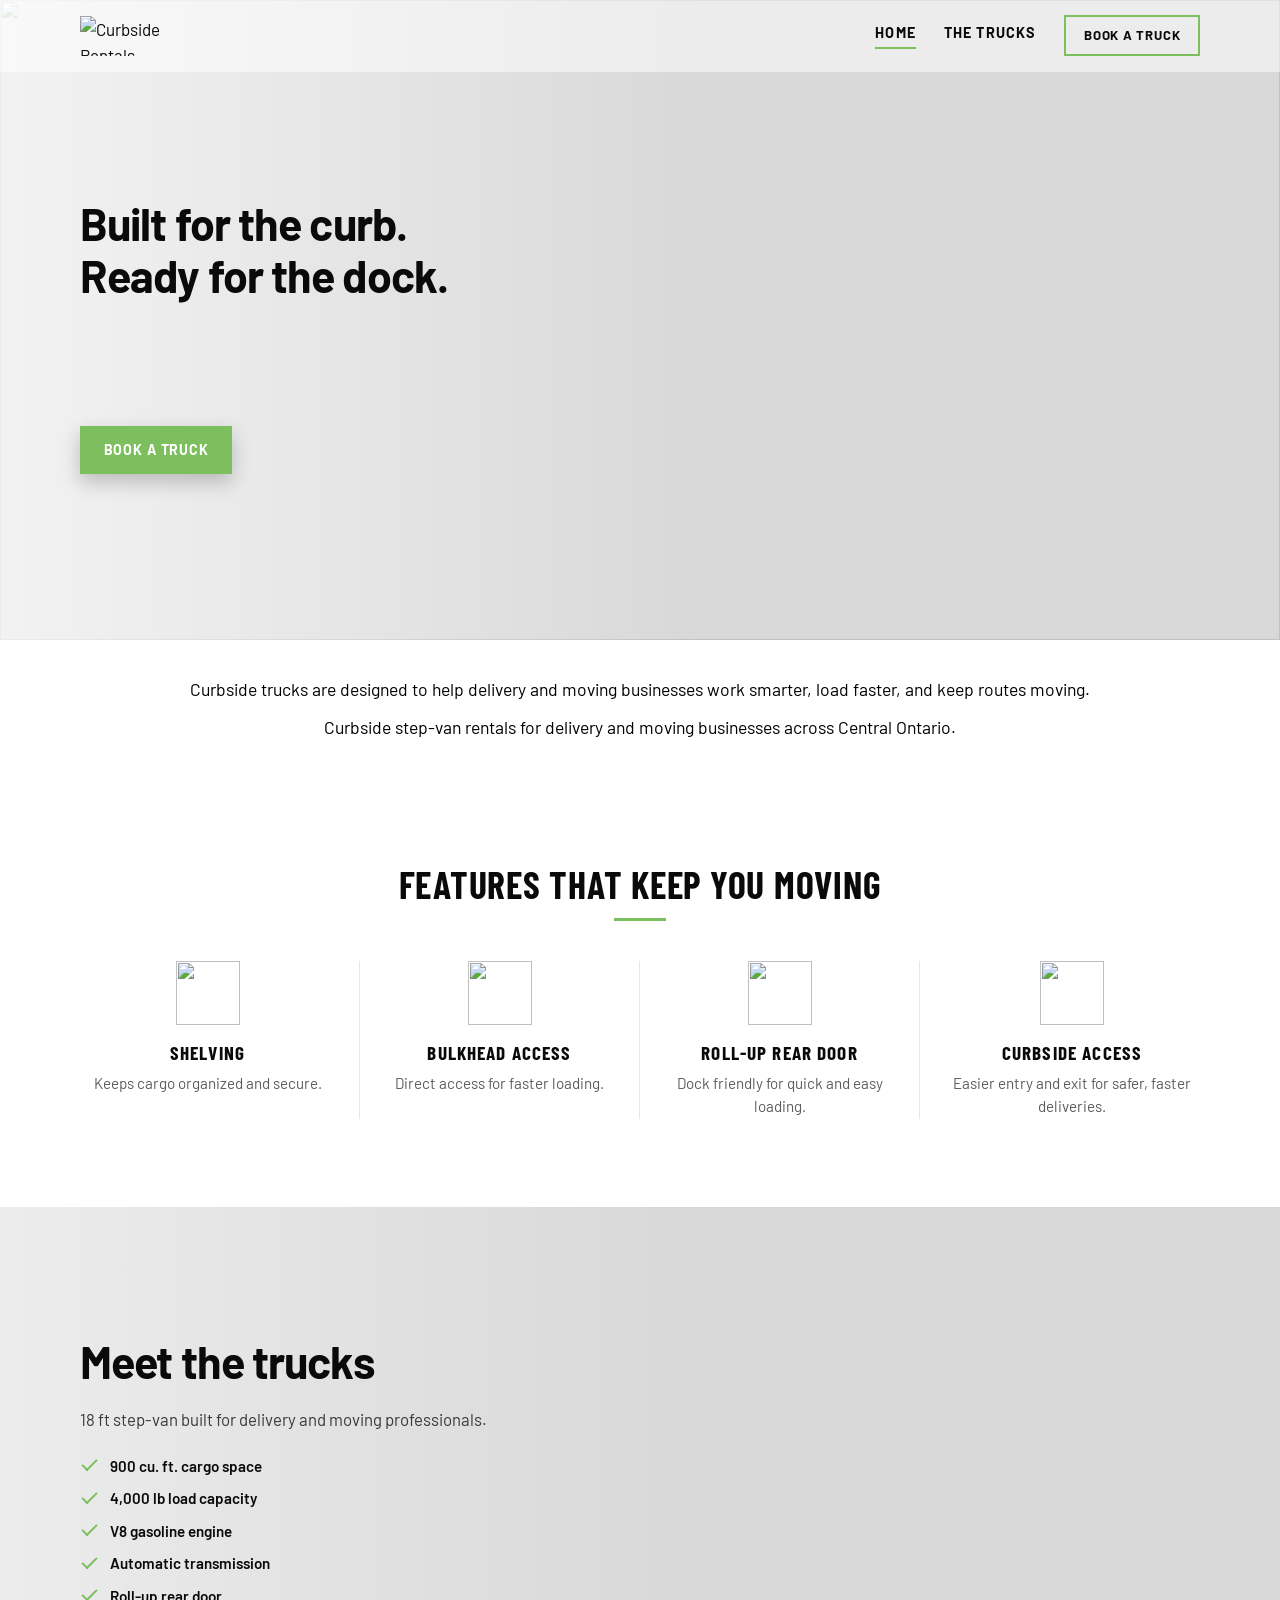
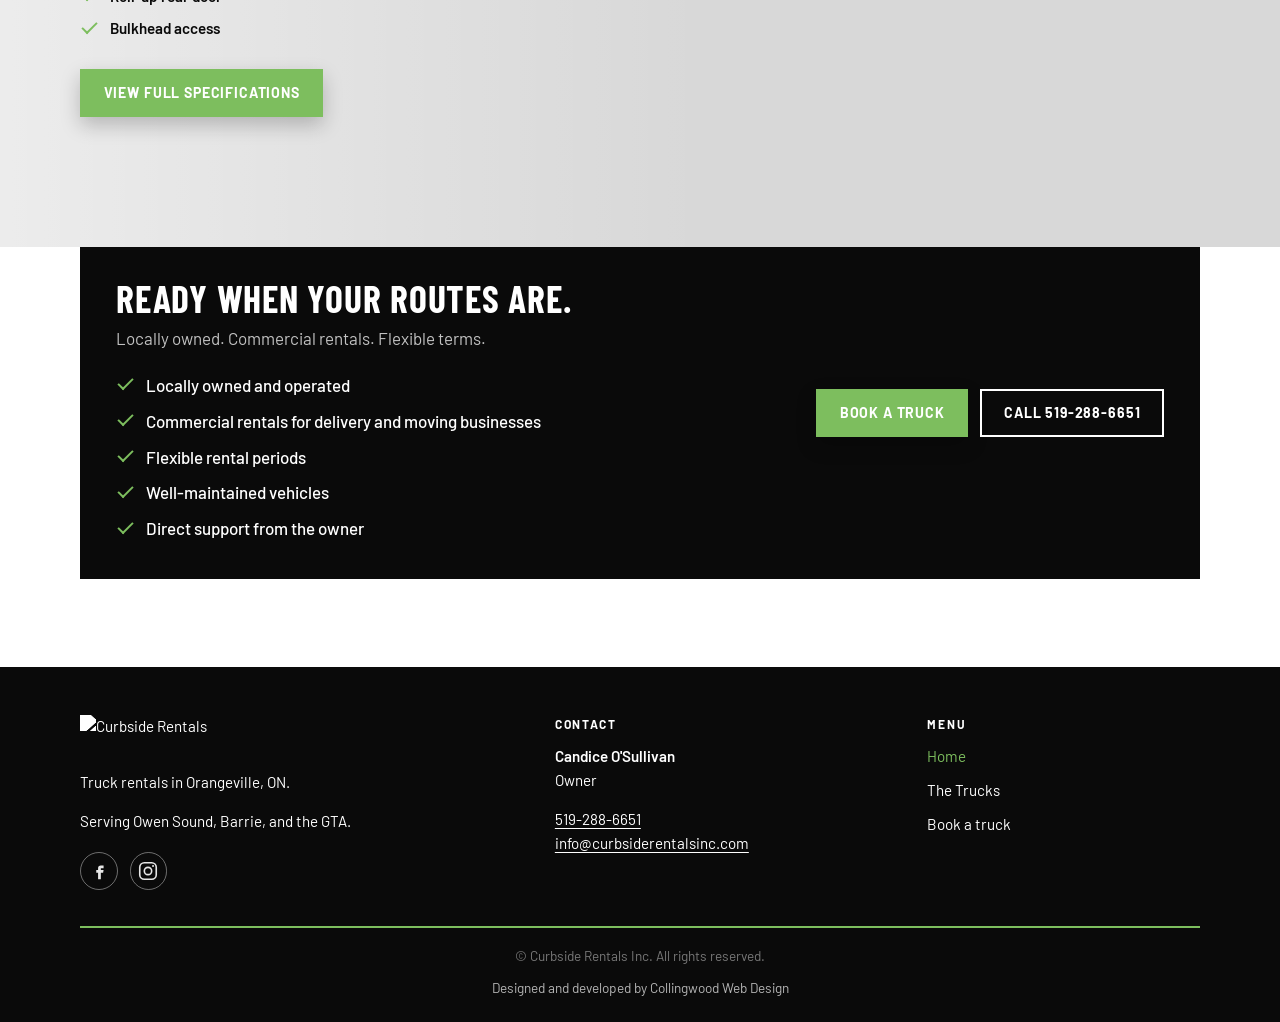
==== index.html @ 73bebbf2 "Replace About with The Trucks page and refresh home layout, specs, and footer. Co-authored-by: Curso" ====
<!DOCTYPE html>
<html lang="en">
<head>
  <meta charset="UTF-8" />
  <meta name="viewport" content="width=device-width, initial-scale=1.0" />
  <title>Curbside Rentals | Truck Rentals in Orangeville, ON</title>
  <meta name="description" content="Curbside Rentals rents curbside trucks in Orangeville, ON for delivery and moving businesses. Serving Owen Sound, Barrie, and the GTA." />
  <link rel="preconnect" href="https://fonts.googleapis.com" />
  <link rel="preconnect" href="https://fonts.gstatic.com" crossorigin />
  <link href="https://fonts.googleapis.com/css2?family=Barlow:wght@400;500;600;700&family=Barlow+Condensed:wght@600;700&display=swap" rel="stylesheet" />
  <link rel="stylesheet" href="styles.css?v=56" />
</head>
<body>
  <a class="skip-link" href="#main">Skip to content</a>

  <header class="site-header">
    <div class="shell header-inner">
      <a class="logo" href="index.html">
        <img src="assets/logo/Curbside-Rentals-logo.svg" alt="Curbside Rentals" width="500" height="169" />
      </a>
      <button class="nav-toggle" type="button" aria-expanded="false" aria-controls="site-nav" aria-label="Open menu">
        <span></span><span></span>
      </button>
      <nav id="site-nav" class="site-nav" aria-label="Primary">
        <a href="index.html" aria-current="page">Home</a>
        <a href="the-trucks.html">The Trucks</a>
        <a class="btn btn-primary nav-book" href="booking.html">Book a truck</a>
      </nav>
    </div>
  </header>

  <main id="main">
    <section class="hero" aria-label="Introduction">
      <div class="hero-media" aria-hidden="true">
        <img src="assets/images/hero-home-5.jpg" alt="" width="1920" height="1080" />
      </div>
      <div class="hero-veil" aria-hidden="true"></div>
      <div class="shell hero-content">
        <h1>
          <span class="hero-line">Built for the curb.</span>
          <span class="hero-line">Ready for the dock.</span>
        </h1>
        <p class="lede hero-lede-reserve">Curbside trucks are designed to help delivery and moving businesses work smarter, load faster, and keep routes moving.</p>
        <a class="btn btn-primary" href="booking.html">Book a truck</a>
      </div>
    </section>

    <div class="hero-lede-band">
      <div class="shell">
        <p class="lede">Curbside trucks are designed to help delivery and moving businesses work smarter, load faster, and keep routes moving.</p>
        <p class="lede">Curbside step-van rentals for delivery and moving businesses across Central Ontario.</p>
      </div>
    </div>

    <section class="section" id="features">
      <div class="shell">
        <h2 class="section-title">Features that keep you moving</h2>
        <ul class="feature-grid">
          <li>
            <span class="icon" aria-hidden="true">
              <img src="assets/icons/shelving.svg" alt="" width="100" height="100" />
            </span>
            <h3>Shelving</h3>
            <p>Keeps cargo organized and secure.</p>
          </li>
          <li>
            <span class="icon" aria-hidden="true">
              <img src="assets/icons/bulkhead-access.svg" alt="" width="100" height="100" />
            </span>
            <h3>Bulkhead access</h3>
            <p>Direct access for faster loading.</p>
          </li>
          <li>
            <span class="icon" aria-hidden="true">
              <img src="assets/icons/roll-up-rear-door.svg" alt="" width="100" height="100" />
            </span>
            <h3>Roll-up rear door</h3>
            <p>Dock friendly for quick and easy loading.</p>
          </li>
          <li>
            <span class="icon" aria-hidden="true">
              <img src="assets/icons/curbside-access.svg" alt="" width="96" height="100" />
            </span>
            <h3>Curbside access</h3>
            <p>Easier entry and exit for safer, faster deliveries.</p>
          </li>
        </ul>
      </div>
    </section>

    <section class="meet-hero" id="meet-the-trucks" aria-label="Meet the trucks">
      <div class="meet-hero-media" aria-hidden="true">
        <picture>
          <source media="(max-width: 900px)" srcset="assets/images/2--Curbside-rentals-meet-the-truck.-cell-tablet.jpg" />
          <img src="assets/images/2--Curbside-rentals-meet-the-truck.jpg" alt="" width="1920" height="1080" loading="lazy" />
        </picture>
      </div>
      <div class="meet-hero-veil" aria-hidden="true"></div>
      <div class="shell meet-hero-content">
        <h2>Meet the trucks</h2>
        <p class="lede">18 ft step-van built for delivery and moving professionals.</p>
        <ul class="check-list check-list-dense meet-highlights">
          <li>900 cu. ft. cargo space</li>
          <li>4,000 lb load capacity</li>
          <li>V8 gasoline engine</li>
          <li>Automatic transmission</li>
          <li>Roll-up rear door</li>
          <li>Bulkhead access</li>
        </ul>
        <a class="btn btn-primary" href="the-trucks.html">View full specifications</a>
      </div>
    </section>

    <section class="section section-cta">
      <div class="shell cta-band">
        <div class="cta-copy">
          <h2>Ready when your routes are.</h2>
          <p>Locally owned. Commercial rentals. Flexible terms.</p>
          <ul class="check-list cta-checks">
            <li>Locally owned and operated</li>
            <li>Commercial rentals for delivery and moving businesses</li>
            <li>Flexible rental periods</li>
            <li>Well-maintained vehicles</li>
            <li>Direct support from the owner</li>
          </ul>
        </div>
        <div class="cta-actions">
          <a class="btn btn-primary" href="booking.html">Book a truck</a>
          <a class="btn btn-outline-light" href="tel:+15192886651">Call 519-288-6651</a>
        </div>
      </div>
    </section>
  </main>

  <footer class="site-footer">
    <div class="shell footer-grid">
      <div>
        <a class="footer-brand" href="index.html">
          <img src="assets/logo/Curbside-Rentals-logo.svg" alt="Curbside Rentals" width="500" height="169" />
        </a>
        <p class="footer-tagline">Truck rentals in Orangeville, ON.</p>
        <p class="footer-serving">Serving Owen Sound, Barrie, and the GTA.</p>
        <div class="footer-social" aria-label="Social media">
          <span class="social-icon" title="Facebook - link coming soon" aria-label="Facebook - link coming soon">
            <svg viewBox="0 0 24 24" width="22" height="22" aria-hidden="true" fill="currentColor"><path d="M14 9h3V6h-3c-2 0-3 1-3 3v2H9v3h2v7h3v-7h2.5l.5-3H14V9z"/></svg>
          </span>
          <span class="social-icon" title="Instagram - link coming soon" aria-label="Instagram - link coming soon">
            <svg viewBox="0 0 24 24" width="22" height="22" aria-hidden="true" fill="none" stroke="currentColor" stroke-width="1.75"><rect x="3" y="3" width="18" height="18" rx="5"/><circle cx="12" cy="12" r="4"/><circle cx="17.5" cy="6.5" r="1.1" fill="currentColor" stroke="none"/></svg>
          </span>
        </div>
      </div>
      <div>
        <p class="footer-label">Contact</p>
        <p class="footer-owner"><strong>Candice O'Sullivan</strong><br />Owner</p>
        <p>
          <a href="tel:+15192886651">519-288-6651</a><br />
          <a href="mailto:info@curbsiderentalsinc.com">info@curbsiderentalsinc.com</a>
        </p>
      </div>
      <div>
        <p class="footer-label">Menu</p>
        <nav class="footer-menu" aria-label="Footer">
          <a href="index.html" aria-current="page">Home</a>
          <a href="the-trucks.html">The Trucks</a>
          <a href="booking.html">Book a truck</a>
        </nav>
      </div>
    </div>
    <div class="shell footer-bottom">
      <p>&copy; <span data-year></span> Curbside Rentals Inc. All rights reserved.</p>
      <p class="footer-credit">
        <a href="https://www.collingwoodwebdesign.com/" target="_blank" rel="noopener noreferrer">Designed and developed by Collingwood Web Design</a>
      </p>
    </div>
  </footer>

  <script src="script.js"></script>
</body>
</html>
---- styles.css ----
/* Curbside Rentals — mockup layout, black & white */
:root {
  --black: #0a0a0a;
  --white: #ffffff;
  --off-white: #f7f7f7;
  --gray: #5c5c5c;
  --line: #e6e6e6;
  --blue: #7dbe5e;
  --blue-deep: #6fae4a;
  --shell: min(1120px, calc(100% - 2.5rem));
  --header-h: 4.5rem;
  --font: "Barlow", sans-serif;
  --font-display: "Barlow Condensed", "Barlow", sans-serif;
  --ease: cubic-bezier(0.22, 1, 0.36, 1);
}

*,
*::before,
*::after {
  box-sizing: border-box;
}

html {
  scroll-behavior: smooth;
}

body {
  margin: 0;
  font-family: var(--font);
  font-size: 1.0625rem;
  line-height: 1.55;
  color: var(--black);
  background: var(--white);
}

img {
  display: block;
  max-width: 100%;
  height: auto;
}

a {
  color: var(--black);
}

h1,
h2,
h3,
.section-title {
  font-family: var(--font-display);
  font-weight: 700;
  letter-spacing: 0.02em;
  line-height: 1.05;
  margin: 0 0 0.75rem;
  text-transform: uppercase;
  color: var(--black);
}

h1 {
  font-size: clamp(2.5rem, 5.5vw, 4.1rem);
  max-width: 12ch;
}

h2,
.section-title {
  font-size: clamp(1.7rem, 3.4vw, 2.35rem);
}

h3 {
  font-size: 1.2rem;
  letter-spacing: 0.06em;
  margin-bottom: 0.45rem;
}

p {
  margin: 0 0 1rem;
  color: var(--gray);
}

p:last-child {
  margin-bottom: 0;
}

.shell {
  width: var(--shell);
  margin-inline: auto;
}

.skip-link {
  position: absolute;
  width: 1px;
  height: 1px;
  padding: 0;
  margin: -1px;
  overflow: hidden;
  clip: rect(0, 0, 0, 0);
  white-space: nowrap;
  border: 0;
}

.skip-link:focus {
  position: fixed;
  top: 1rem;
  left: 1rem;
  z-index: 100;
  width: auto;
  height: auto;
  margin: 0;
  padding: 0.6rem 1rem;
  overflow: visible;
  clip: auto;
  background: var(--black);
  color: var(--white);
  font-weight: 600;
}

/* Header — translucent white over hero, solid white after scroll */
.site-header {
  position: fixed;
  inset: 0 0 auto;
  z-index: 50;
  height: var(--header-h);
  background: rgba(255, 255, 255, 0.5);
  border-bottom: 1px solid transparent;
  transition: background 0.25s var(--ease), border-color 0.25s var(--ease), box-shadow 0.25s var(--ease);
}

.site-header.is-scrolled,
.site-header.nav-open {
  background: var(--white);
  border-bottom-color: var(--line);
}

.site-header.is-scrolled {
  box-shadow: 0 1px 0 rgba(0, 0, 0, 0.04);
}

.header-inner {
  display: flex;
  align-items: center;
  justify-content: space-between;
  height: 100%;
  gap: 1rem;
}

.logo {
  display: inline-flex;
  align-items: center;
  text-decoration: none;
  flex-shrink: 0;
}

.logo:hover {
  opacity: 0.75;
}

.logo img {
  width: auto;
  height: 2.5rem;
}

.site-nav {
  display: flex;
  align-items: center;
  gap: 1.75rem;
}

.site-nav a:not(.btn) {
  text-decoration: none;
  font-size: 0.9rem;
  font-weight: 700;
  letter-spacing: 0.08em;
  text-transform: uppercase;
  color: var(--black);
  padding-bottom: 0.15rem;
  border-bottom: 2px solid transparent;
}

.site-nav a:not(.btn):hover,
.site-nav a:not(.btn)[aria-current="page"] {
  border-bottom-color: var(--blue);
  color: var(--black);
}

.nav-book {
  min-height: 2.6rem;
  padding: 0.55rem 1.1rem;
  font-size: 0.82rem;
  border-color: var(--blue);
  background: transparent;
  color: var(--black);
}

.nav-book:hover {
  border-color: var(--blue);
  background: transparent;
  color: var(--black);
}

.nav-toggle {
  display: none;
  width: 2.5rem;
  height: 2.5rem;
  border: 0;
  background: transparent;
  cursor: pointer;
  padding: 0;
}

.nav-toggle span {
  display: block;
  width: 1.35rem;
  height: 2px;
  margin: 0.35rem auto;
  background: var(--black);
  transition: transform 0.25s var(--ease), opacity 0.25s;
}

.nav-toggle[aria-expanded="true"] span:first-child {
  transform: translateY(4px) rotate(45deg);
}

.nav-toggle[aria-expanded="true"] span:last-child {
  transform: translateY(-4px) rotate(-45deg);
}

/* Buttons */
.btn {
  display: inline-flex;
  align-items: center;
  justify-content: center;
  min-height: 3rem;
  padding: 0.7rem 1.35rem;
  border: 2px solid var(--black);
  font-family: var(--font);
  font-size: 0.88rem;
  font-weight: 700;
  letter-spacing: 0.06em;
  text-decoration: none;
  text-transform: uppercase;
  cursor: pointer;
  transition: background 0.2s var(--ease), color 0.2s var(--ease), border-color 0.2s var(--ease);
}

.btn:hover {
  text-decoration: none;
}

.btn-dark {
  background: var(--black);
  border-color: var(--black);
  color: var(--white);
}

.btn-dark:hover {
  background: var(--white);
  color: var(--black);
}

.btn-primary {
  background: var(--blue);
  border-color: var(--blue);
  color: var(--white);
  box-shadow: 0 8px 20px rgba(0, 0, 0, 0.22);
}

.btn-primary:hover {
  background: var(--black);
  border-color: var(--black);
  color: var(--white);
  box-shadow: 0 10px 24px rgba(0, 0, 0, 0.28);
}

.nav-book {
  min-height: 2.6rem;
  padding: 0.55rem 1.1rem;
  font-size: 0.82rem;
  border-color: var(--blue);
  background: transparent;
  color: var(--black);
  box-shadow: none;
}

.nav-book:hover {
  border-color: var(--blue);
  background: transparent;
  color: var(--black);
  box-shadow: none;
}

.btn-secondary {
  background: transparent;
  color: var(--black);
}

.btn-secondary:hover {
  background: var(--black);
  color: var(--white);
}

.btn-light {
  background: var(--white);
  color: var(--black);
  border-color: var(--white);
}

.btn-light:hover {
  background: transparent;
  color: var(--white);
}

.btn-outline-light {
  background: transparent;
  color: var(--white);
  border-color: var(--white);
}

.btn-outline-light:hover {
  background: var(--white);
  color: var(--black);
}

.text-link {
  font-weight: 600;
  color: var(--black);
}

/* Hero — full-bleed photo, copy left over open asphalt */
.hero {
  position: relative;
  min-height: min(72vh, 640px);
  display: grid;
  align-items: center;
  overflow: hidden;
  background: #d8d8d8;
}

.hero-media {
  position: absolute;
  inset: 0;
}

.hero-media img {
  width: 100%;
  height: 100%;
  object-fit: cover;
  object-position: center bottom;
  filter: grayscale(0.55) contrast(1.02);
}

.hero-veil {
  position: absolute;
  inset: 0;
  pointer-events: none;
  background: linear-gradient(
    90deg,
    rgba(255, 255, 255, 0.68) 0%,
    rgba(255, 255, 255, 0.32) 30%,
    rgba(255, 255, 255, 0) 55%
  );
}

.hero-content {
  position: relative;
  z-index: 1;
  padding: calc(var(--header-h) + clamp(2rem, 5vw, 3.5rem)) 0 clamp(3.5rem, 9vw, 6rem);
  justify-self: center;
  width: var(--shell);
  max-width: none;
  margin-inline: auto;
}

.hero-content h1 {
  font-family: var(--font);
  font-weight: 700;
  font-size: clamp(1.7rem, 3.5vw, 3rem);
  line-height: 1.15;
  letter-spacing: -0.02em;
  text-transform: none;
  max-width: none;
  margin: 0 0 1.15rem;
  color: var(--black);
}

.hero-content .hero-line {
  display: block;
  white-space: nowrap;
}

.hero-content .lede {
  max-width: 26rem;
  font-size: 1.05rem;
  line-height: 1.55;
  font-weight: 400;
  margin: 0 0 1.75rem;
  color: var(--black);
}

/* Desktop: keep hero button position, show lede below image */
.hero-lede-band {
  display: none;
}

@media (min-width: 901px) {
  .hero-content .hero-lede-reserve {
    visibility: hidden;
  }

  .hero-lede-band {
    display: block;
    width: 100%;
    padding: clamp(1.5rem, 3vw, 2.25rem) 0;
    background: var(--white);
    text-align: center;
  }

  .hero-lede-band .shell {
    width: var(--shell);
    max-width: none;
  }

  .hero-lede-band .lede {
    max-width: none;
    width: 100%;
    margin: 0 auto 0.65rem;
    font-size: 1.1rem;
    line-height: 1.55;
    font-weight: 400;
    color: #000;
    text-align: center;
  }

  .hero-lede-band .lede:last-child {
    margin-bottom: 0;
  }
}

.hero .btn-primary,
.meet-hero .btn-primary,
.truck-hero .btn-primary {
  background: var(--blue);
  border-color: var(--blue);
  color: var(--white);
  box-shadow: 0 8px 20px rgba(0, 0, 0, 0.22);
}

.hero .btn-primary:hover,
.meet-hero .btn-primary:hover,
.truck-hero .btn-primary:hover {
  background: var(--black);
  border-color: var(--black);
  color: var(--white);
  box-shadow: 0 10px 24px rgba(0, 0, 0, 0.28);
}

.meet-hero-content .about-contact {
  margin: 0 0 1.35rem;
  color: var(--black);
}

.meet-hero-content .about-contact .text-link {
  font-weight: 600;
  color: var(--black);
}

/* Sections */
.section {
  padding: clamp(3.5rem, 8vw, 5.5rem) 0;
}

.section-alt {
  background: var(--off-white);
}

.section-title {
  text-align: center;
  margin-bottom: 2.5rem;
}

.section-title::after {
  content: "";
  display: block;
  width: 3.25rem;
  height: 3px;
  margin: 0.85rem auto 0;
  background: var(--blue);
}

.section-head.center {
  text-align: center;
  max-width: 40rem;
  margin: 0 auto 2.5rem;
}

.section-head.center .section-title {
  margin-bottom: 0.85rem;
}

.section-head.center p {
  margin-inline: auto;
  max-width: 34rem;
}

.headed {
  display: inline-block;
  padding-bottom: 0.65rem;
  border-bottom: 3px solid var(--black);
  margin-bottom: 1.15rem;
}

.split {
  display: grid;
  grid-template-columns: 1fr 1fr;
  gap: clamp(2rem, 5vw, 3.5rem);
  align-items: center;
}

.media-block {
  margin: 0;
  overflow: hidden;
  background: #ececec;
}

.media-block img {
  width: 100%;
  height: min(420px, 55vw);
  object-fit: cover;
  object-position: center;
}

/* Meet the truck — hero-style full-bleed background */
.meet-hero {
  position: relative;
  min-height: min(72vh, 640px);
  display: grid;
  align-items: center;
  overflow: hidden;
  background: #d8d8d8;
}

.meet-hero-media {
  position: absolute;
  inset: 0;
}

.meet-hero-media picture {
  display: block;
  width: 100%;
  height: 100%;
}

.meet-hero-media img {
  width: 100%;
  height: 100%;
  object-fit: cover;
  object-position: center bottom;
}

.meet-hero-veil {
  position: absolute;
  inset: 0;
  pointer-events: none;
  background: linear-gradient(
    90deg,
    rgba(255, 255, 255, 0.52) 0%,
    rgba(255, 255, 255, 0.22) 30%,
    rgba(255, 255, 255, 0) 55%
  );
}

.meet-hero-content {
  position: relative;
  z-index: 1;
  padding: clamp(2.5rem, 6vw, 4rem) 0;
  justify-self: center;
  width: var(--shell);
  max-width: none;
  margin-inline: auto;
}

.meet-hero-content h2 {
  font-family: var(--font);
  font-weight: 700;
  font-size: clamp(1.7rem, 3.5vw, 3rem);
  line-height: 1.15;
  letter-spacing: -0.02em;
  text-transform: none;
  max-width: none;
  margin: 0 0 1.15rem;
  color: var(--black);
}

.meet-hero-content .lede {
  max-width: 26rem;
  font-size: 1.05rem;
  line-height: 1.55;
  font-weight: 400;
  margin: 0 0 1.15rem;
  color: #3a3a3a;
}

.about-owner .meet-hero-content .lede {
  max-width: 28rem;
}

.meet-specs {
  display: grid;
  grid-template-columns: repeat(2, minmax(0, 1fr));
  gap: clamp(1.25rem, 3vw, 2rem);
  margin: 0 0 1.5rem;
  max-width: 34rem;
}

.meet-spec-group h3 {
  font-family: var(--font);
  font-size: 0.82rem;
  font-weight: 700;
  letter-spacing: 0.08em;
  text-transform: uppercase;
  color: var(--black);
  margin: 0 0 0.55rem;
}

.meet-hero-content .check-list {
  margin-bottom: 0;
  max-width: none;
  columns: auto;
}

.about-owner .meet-hero-content .check-list {
  margin-bottom: 1.5rem;
  max-width: 34rem;
  columns: 1;
}

.meet-hero-content .check-list-dense li {
  padding-top: 0.28rem;
  padding-bottom: 0.28rem;
  break-inside: avoid;
  font-size: 0.95rem;
}

.meet-hero-content .check-list li::before {
  border-left-color: var(--blue);
  border-bottom-color: var(--blue);
  top: 0.55rem;
}

.meet-highlights {
  columns: 1 !important;
  max-width: 22rem !important;
  margin-bottom: 1.5rem !important;
}

/* Feature grid */
.feature-grid {
  list-style: none;
  margin: 0;
  padding: 0;
  display: grid;
  grid-template-columns: repeat(4, 1fr);
  gap: 0;
}

.feature-grid li {
  padding: 0 1.5rem;
  border-right: 1px solid var(--line);
  text-align: center;
  display: flex;
  flex-direction: column;
  align-items: center;
}

.feature-grid li:first-child {
  padding-left: 0;
}

.feature-grid li:last-child {
  border-right: 0;
  padding-right: 0;
}

.feature-grid h3 {
  margin-bottom: 0.5rem;
}

.feature-grid p {
  font-size: 0.95rem;
  max-width: 15rem;
}

.feature-grid .icon {
  display: inline-flex;
  width: 4rem;
  height: 4rem;
  margin-bottom: 1.15rem;
  color: var(--black);
}

.feature-grid .icon svg,
.feature-grid .icon img {
  width: 100%;
  height: 100%;
  object-fit: contain;
}

.icon {
  display: inline-flex;
  width: 3.75rem;
  height: 3.75rem;
  margin-bottom: 1.1rem;
  color: var(--black);
}

.icon svg {
  width: 100%;
  height: 100%;
}

/* Meet the truck */
.check-list {
  list-style: none;
  margin: 0 0 1.75rem;
  padding: 0;
}

.check-list li {
  position: relative;
  padding: 0.45rem 0 0.45rem 1.85rem;
  font-weight: 600;
  color: var(--black);
}

.check-list li::before {
  content: "";
  position: absolute;
  left: 0.1rem;
  top: 0.7rem;
  width: 0.95rem;
  height: 0.5rem;
  border-left: 2.5px solid var(--blue);
  border-bottom: 2.5px solid var(--blue);
  transform: rotate(-45deg);
}

/* Locations */
.location-grid {
  list-style: none;
  margin: 0;
  padding: 0;
  display: grid;
  grid-template-columns: repeat(4, 1fr);
}

.location-grid li {
  display: flex;
  flex-direction: column;
  align-items: center;
  gap: 0.75rem;
  padding: 0.5rem 1rem;
  border-right: 1px solid var(--line);
  text-align: center;
  color: var(--black);
}

.location-grid .location-name {
  font-family: var(--font-display);
  font-size: 1.25rem;
  font-weight: 700;
  letter-spacing: 0.05em;
  text-transform: uppercase;
}

.location-grid li p {
  margin: 0;
  font-family: var(--font);
  font-size: 0.95rem;
  font-weight: 400;
  letter-spacing: 0;
  text-transform: none;
  color: var(--gray);
  line-height: 1.4;
}

.location-grid li:last-child {
  border-right: 0;
}

.location-grid .icon {
  margin-bottom: 0;
  color: var(--blue);
}

/* CTA */
.section-cta {
  padding-top: 0;
}

.cta-band {
  display: grid;
  grid-template-columns: 1fr auto;
  align-items: center;
  gap: 1.5rem 2rem;
  padding: 2rem 2.25rem;
  background: var(--black);
  color: var(--white);
}

.cta-band h2 {
  color: var(--white);
  margin-bottom: 0.4rem;
}

.cta-band p {
  color: rgba(255, 255, 255, 0.75);
  margin: 0 0 1rem;
}

.cta-band .cta-checks {
  margin: 0;
}

.cta-band .cta-checks li {
  color: var(--white);
  font-weight: 500;
  padding-top: 0.3rem;
  padding-bottom: 0.3rem;
}

.cta-band .cta-checks li::before {
  border-left-color: var(--blue);
  border-bottom-color: var(--blue);
}

.cta-actions {
  display: flex;
  flex-wrap: wrap;
  gap: 0.75rem;
  justify-self: end;
}

.cta-band .cta-note {
  grid-column: 1 / -1;
  margin: 0;
  padding-top: 0.35rem;
  color: rgba(255, 255, 255, 0.75);
  font-size: 0.95rem;
}

.cta-band .btn-primary {
  background: var(--blue);
  border-color: var(--blue);
  color: var(--white);
}

.cta-band .btn-primary:hover {
  background: var(--white);
  border-color: var(--white);
  color: var(--black);
}

.cta-band-light {
  background: var(--off-white);
  color: var(--black);
}

.cta-band-light h2 {
  color: var(--black);
}

.cta-band-light p {
  color: var(--gray);
}

.cta-band-light .btn-secondary {
  background: transparent;
  border-color: var(--black);
  color: var(--black);
}

.cta-band-light .btn-secondary:hover {
  background: var(--black);
  color: var(--white);
}

.cta-band-light .btn-primary:hover {
  background: var(--black);
  border-color: var(--black);
  color: var(--white);
}

.cta-band-light .cta-checks {
  margin: 0 0 1rem;
}

.cta-band-light .cta-checks li {
  color: var(--black);
  font-weight: 700;
}

.cta-band-light .cta-checks li::before {
  border-left-color: var(--blue);
  border-bottom-color: var(--blue);
}

.cta-band-light .cta-contact {
  margin: 0;
}

.cta-band-light .cta-contact .text-link {
  color: var(--black);
  font-weight: 600;
  text-decoration: underline;
  text-underline-offset: 0.2em;
}

/* The Truck page */
.truck-hero {
  padding: calc(var(--header-h) + clamp(2rem, 5vw, 3.5rem)) 0 clamp(2.5rem, 5vw, 4rem);
  background: var(--white);
}

.truck-hero-inner {
  display: grid;
  grid-template-columns: minmax(0, 1fr) minmax(0, 1.15fr);
  gap: clamp(1.5rem, 4vw, 3rem);
  align-items: center;
}

.truck-hero .eyebrow {
  margin: 0 0 0.5rem;
  font-size: 0.82rem;
  font-weight: 700;
  letter-spacing: 0.12em;
  text-transform: uppercase;
  color: var(--blue);
}

.truck-hero h1 {
  max-width: none;
  text-transform: none;
  font-family: var(--font);
  font-size: clamp(2rem, 4vw, 3.25rem);
  letter-spacing: -0.02em;
  margin-bottom: 0.65rem;
}

.truck-subhead {
  margin: 0 0 0.85rem;
  font-family: var(--font);
  font-size: clamp(1.15rem, 2vw, 1.45rem);
  font-weight: 700;
  line-height: 1.25;
  color: var(--black);
}

.truck-hero .lede {
  max-width: 28rem;
  color: var(--black);
  margin-bottom: 1.5rem;
}

.truck-hero-media {
  margin: 0;
  overflow: visible;
  background: var(--white);
}

.truck-hero-media img {
  width: 100%;
  height: auto;
  max-height: min(480px, 58vw);
  object-fit: contain;
  object-position: center;
}

.specs-layout {
  display: grid;
  grid-template-columns: minmax(0, 1fr) minmax(0, 1.1fr);
  gap: clamp(2rem, 5vw, 3.5rem);
  align-items: start;
}

.spec-table {
  margin: 0;
}

.spec-table > div {
  display: grid;
  grid-template-columns: minmax(0, 0.9fr) minmax(0, 1.1fr);
  gap: 0.75rem 1rem;
  padding: 0.85rem 0;
  border-bottom: 1px solid var(--line);
}

.spec-table dt {
  margin: 0;
  font-weight: 700;
  font-size: 0.9rem;
  letter-spacing: 0.04em;
  text-transform: uppercase;
  color: var(--black);
}

.spec-table dd {
  margin: 0;
  color: var(--gray);
}

.specs-features {
  display: grid;
  gap: 1.5rem;
}

.spec-card figure {
  margin: 0 0 0.85rem;
  overflow: hidden;
  background: #ececec;
}

.spec-card img {
  width: 100%;
  height: min(220px, 40vw);
  object-fit: cover;
  object-position: center;
}

.spec-card h3 {
  margin-bottom: 0.35rem;
}

.spec-card p {
  margin: 0;
}

.perfect-grid {
  list-style: none;
  margin: 0;
  padding: 0;
  display: grid;
  grid-template-columns: repeat(6, 1fr);
  gap: 1.5rem 1rem;
}

.perfect-grid li {
  display: flex;
  flex-direction: column;
  align-items: center;
  gap: 0.85rem;
  text-align: center;
  font-family: var(--font);
  font-size: 0.82rem;
  font-weight: 600;
  letter-spacing: 0.02em;
  text-transform: none;
  line-height: 1.25;
  color: var(--black);
}

.perfect-icon {
  display: flex;
  align-items: center;
  justify-content: center;
  width: 3.75rem;
  height: 3.75rem;
}

.perfect-icon img {
  display: block;
  width: 100%;
  height: 100%;
}

.faq-grid {
  display: grid;
  grid-template-columns: 1fr 1fr;
  gap: 0.85rem 1.5rem;
  max-width: 52rem;
  margin-inline: auto;
}

.faq-item {
  border: 1px solid var(--line);
  background: var(--white);
  padding: 0;
}

.faq-item summary {
  list-style: none;
  cursor: pointer;
  padding: 1rem 1.15rem;
  font-weight: 700;
  color: var(--black);
  position: relative;
  padding-right: 2.75rem;
}

.faq-item summary::-webkit-details-marker {
  display: none;
}

.faq-item summary::after {
  content: "+";
  position: absolute;
  right: 1.15rem;
  top: 50%;
  transform: translateY(-50%);
  font-size: 1.35rem;
  font-weight: 400;
  color: var(--blue);
}

.faq-item[open] summary::after {
  content: "–";
}

.faq-item p {
  margin: 0;
  padding: 0 1.15rem 1.15rem;
  color: var(--gray);
}

/* Inner pages */
.page-hero {
  padding: calc(var(--header-h) + 2.5rem) 0 2rem;
  border-bottom: 1px solid var(--line);
}

.brand-lockup {
  display: block;
  width: min(280px, 70vw);
  height: auto;
  margin: 0 0 1.25rem;
}

.page-hero .lede {
  max-width: 38rem;
  font-size: 1.125rem;
}

.about-placeholder {
  margin-inline: auto;
  text-align: center;
  max-width: 40rem;
}

.about-placeholder p {
  font-size: 1.1rem;
  color: var(--gray);
}

.prose {
  max-width: 40rem;
}

.prose p {
  font-size: 1.1rem;
}

.booking-panel {
  max-width: 40rem;
}

.booking-placeholder {
  padding: 2rem;
  border: 1px solid var(--line);
  background: var(--off-white);
}

.booking-placeholder h2 {
  text-align: left;
  max-width: none;
}

.booking-contacts {
  display: flex;
  flex-wrap: wrap;
  gap: 0.75rem;
  margin-top: 1.5rem;
}

.booking-placeholder iframe {
  display: block;
  width: 100%;
  min-height: 640px;
  margin-top: 1.5rem;
  border: 1px solid var(--line);
  background: var(--white);
}

/* Footer */
.site-footer {
  background: var(--black);
  color: rgba(255, 255, 255, 0.75);
  padding: 3rem 0 0;
  font-size: 0.95rem;
}

.footer-grid {
  display: grid;
  grid-template-columns: 1.3fr 1fr 0.8fr;
  gap: 2rem;
  padding-bottom: 2.25rem;
}

.footer-brand {
  display: inline-block;
  margin: 0 0 0.75rem;
  text-decoration: none;
}

.footer-brand:hover {
  opacity: 0.8;
}

.footer-brand img {
  width: auto;
  height: 2.75rem;
  filter: brightness(0) invert(1);
}

.site-footer p {
  color: rgba(255, 255, 255, 0.7);
}

.site-footer strong {
  color: var(--white);
  font-weight: 600;
}

.footer-serving,
.footer-owner,
.footer-tagline {
  color: var(--white) !important;
}

.footer-social {
  display: flex;
  align-items: center;
  gap: 0.75rem;
  margin-top: 1.15rem;
}

.social-icon {
  display: inline-flex;
  align-items: center;
  justify-content: center;
  width: 2.35rem;
  height: 2.35rem;
  border: 1.5px solid rgba(255, 255, 255, 0.45);
  border-radius: 999px;
  color: var(--white);
  opacity: 0.9;
  transition: color 0.2s var(--ease), border-color 0.2s var(--ease), opacity 0.2s var(--ease);
}

.social-icon:hover {
  color: var(--blue);
  border-color: var(--blue);
  opacity: 1;
}

.social-icon svg {
  display: block;
}

.footer-label {
  margin: 0 0 0.75rem !important;
  font-size: 0.75rem;
  font-weight: 700;
  letter-spacing: 0.14em;
  text-transform: uppercase;
  color: var(--white) !important;
}

.site-footer a {
  color: var(--white);
  text-decoration: none;
}

.site-footer a[href^="tel:"],
.site-footer a[href^="mailto:"] {
  text-decoration: underline;
  text-underline-offset: 0.2em;
}

.site-footer a:hover {
  text-decoration: underline;
  text-underline-offset: 0.2em;
  color: var(--blue);
}

a.text-link[href^="tel:"],
a.text-link[href^="mailto:"] {
  text-decoration: underline;
  text-underline-offset: 0.2em;
}

.footer-menu {
  display: flex;
  flex-direction: column;
  gap: 0.65rem;
  align-items: flex-start;
}

.footer-menu a[aria-current="page"] {
  color: var(--blue);
}

.footer-bottom {
  padding: 1.1rem 0 1.5rem;
  border-top: 2px solid var(--blue);
  text-align: center;
}

.footer-bottom p {
  margin: 0;
  font-size: 0.85rem;
  color: rgba(255, 255, 255, 0.45);
}

.footer-credit {
  margin-top: 0.65rem !important;
}

.footer-credit a {
  color: rgba(255, 255, 255, 0.7);
}

.footer-credit a:hover {
  color: var(--blue);
}

@media (prefers-reduced-motion: reduce) {
  html {
    scroll-behavior: auto;
  }
}

@media (max-width: 900px) {
  .split {
    grid-template-columns: 1fr;
  }

  .truck-hero-inner,
  .specs-layout,
  .faq-grid {
    grid-template-columns: 1fr;
  }

  .perfect-grid {
    grid-template-columns: repeat(3, 1fr);
  }

  .truck-hero-media img {
    height: auto;
    max-height: min(360px, 78vw);
  }

  /* Stacked hero: image + headline overlay, copy below */
  .hero {
    display: flex;
    flex-direction: column;
    align-items: stretch;
    min-height: 0;
    background: var(--white);
  }

  .hero-media {
    position: relative;
    inset: auto;
    width: 100%;
    height: clamp(280px, 48vw, 420px);
    flex-shrink: 0;
    z-index: 0;
  }

  .hero-media img {
    object-fit: cover;
    object-position: center bottom;
  }

  .hero-veil {
    display: block;
    position: absolute;
    top: 0;
    left: 0;
    right: 0;
    height: clamp(280px, 48vw, 420px);
    z-index: 1;
    pointer-events: none;
    background: linear-gradient(
      180deg,
      rgba(255, 255, 255, 0.7) 0%,
      rgba(255, 255, 255, 0.35) 28%,
      transparent 55%
    );
  }

  .hero-content {
    position: relative;
    z-index: 2;
    width: var(--shell);
    margin-inline: auto;
    padding: 1.5rem 0 2.5rem;
    background: var(--white);
  }

  .hero-content h1 {
    position: absolute;
    left: 0;
    right: 0;
    top: calc(-1 * clamp(280px, 48vw, 420px) + var(--header-h) + 0.85rem);
    bottom: auto;
    margin: 0;
    font-size: clamp(1.55rem, 3.4vw, 2.35rem);
    color: var(--black);
  }

  .hero-content .lede {
    max-width: 34rem;
    font-size: 1rem;
  }

  .feature-grid,
  .location-grid {
    grid-template-columns: 1fr 1fr;
    gap: 2rem 1.5rem;
  }

  .feature-grid li,
  .location-grid li {
    border-right: 0;
    border-left: 0;
    padding: 0 0 1.5rem;
    border-bottom: 1px solid var(--line);
  }

  .feature-grid li:nth-child(odd),
  .location-grid li:nth-child(odd) {
    padding-left: 0;
  }

  .feature-grid li:nth-child(even),
  .location-grid li:nth-child(even) {
    padding-right: 0;
  }

  .feature-grid li:nth-last-child(-n + 2),
  .location-grid li:nth-last-child(-n + 2) {
    border-bottom: 0;
    padding-bottom: 0;
  }

  .footer-grid {
    grid-template-columns: 1fr 1fr;
  }

  /* Stacked meet-hero: image + title overlay, copy below */
  .meet-hero {
    display: flex;
    flex-direction: column;
    align-items: stretch;
    min-height: 0;
    background: var(--white);
  }

  .meet-hero-media {
    position: relative;
    inset: auto;
    width: 100%;
    height: clamp(280px, 48vw, 420px);
    flex-shrink: 0;
    z-index: 0;
  }

  .meet-hero-media img {
    object-fit: cover;
    object-position: center bottom;
  }

  .meet-hero-veil {
    display: block;
    position: absolute;
    top: 0;
    left: 0;
    right: 0;
    height: clamp(280px, 48vw, 420px);
    z-index: 1;
    pointer-events: none;
    background: linear-gradient(
      180deg,
      rgba(255, 255, 255, 0.55) 0%,
      rgba(255, 255, 255, 0.28) 28%,
      transparent 55%
    );
  }

  .meet-hero-content {
    position: relative;
    z-index: 2;
    width: var(--shell);
    margin-inline: auto;
    padding: 1.5rem 0 2.5rem;
    background: var(--white);
  }

  .meet-hero-content h2 {
    position: absolute;
    left: 0;
    right: 0;
    top: calc(-1 * clamp(280px, 48vw, 420px) + 1.15rem);
    bottom: auto;
    margin: 0;
    font-size: clamp(1.55rem, 3.4vw, 2.35rem);
    color: var(--black);
  }

  .meet-hero-content .lede {
    max-width: 34rem;
    font-size: 1rem;
  }

  .about-owner .meet-hero-content .lede {
    max-width: 28rem;
  }

  .meet-specs {
    grid-template-columns: 1fr;
    max-width: 26rem;
    gap: 1.15rem;
  }

  .meet-hero-content .check-list,
  .about-owner .meet-hero-content .check-list {
    columns: 1;
    max-width: 26rem;
  }
}

@media (max-width: 720px) {
  :root {
    --shell: min(1120px, calc(100% - 1.5rem));
  }

  .nav-toggle {
    display: block;
  }

  .site-nav {
    position: absolute;
    inset: var(--header-h) 0 auto;
    display: none;
    flex-direction: column;
    align-items: stretch;
    gap: 0;
    padding: 0.5rem 1.25rem 1.15rem;
    background: var(--white);
    border-bottom: 1px solid var(--line);
  }

  .site-nav.is-open {
    display: flex;
  }

  .site-nav a:not(.btn) {
    padding: 0.9rem 0;
    border-bottom: 1px solid var(--line);
  }

  .site-nav a:not(.btn)[aria-current="page"] {
    border-bottom-color: var(--blue);
  }

  .site-nav a:not(.btn):hover {
    border-bottom-color: var(--line);
  }

  .nav-book {
    margin-top: 0.85rem;
    width: 100%;
  }

  .feature-grid,
  .location-grid,
  .footer-grid,
  .perfect-grid {
    grid-template-columns: 1fr;
  }

  .feature-grid li,
  .location-grid li {
    border: 0;
    border-bottom: 1px solid var(--line);
    padding: 0 0 1.5rem;
    margin-bottom: 1.5rem;
    align-items: center;
    text-align: center;
  }

  .location-grid li {
    align-items: center;
    text-align: center;
  }

  .feature-grid li:last-child,
  .location-grid li:last-child {
    border-bottom: 0;
    margin-bottom: 0;
    padding-bottom: 0;
  }

  .cta-band {
    grid-template-columns: 1fr;
    padding: 1.75rem;
  }

  .cta-actions {
    justify-self: stretch;
  }

  .cta-actions,
  .booking-contacts {
    flex-direction: column;
    align-items: stretch;
    width: 100%;
  }

  .hero-media,
  .hero-veil {
    height: clamp(240px, 62vw, 320px);
  }

  .hero-content {
    padding: 1.35rem 0 2rem;
  }

  .hero-content h1 {
    top: calc(-1 * clamp(240px, 62vw, 320px) + var(--header-h) + 0.75rem);
    bottom: auto;
    font-size: clamp(1.4rem, 6vw, 1.8rem);
  }

  .hero-content .lede {
    max-width: 22rem;
    font-size: 0.95rem;
    margin-bottom: 1.15rem;
  }

  .media-block img {
    height: min(320px, 70vw);
  }

  .meet-hero-media,
  .meet-hero-veil {
    height: clamp(240px, 62vw, 320px);
  }

  .meet-hero-content {
    padding: 1.35rem 0 2rem;
  }

  .meet-hero-content h2 {
    top: calc(-1 * clamp(240px, 62vw, 320px) + 1rem);
    bottom: auto;
    font-size: clamp(1.4rem, 6vw, 1.8rem);
  }

  .meet-hero-content .lede {
    max-width: 22rem;
    font-size: 0.95rem;
  }

  .about-owner .meet-hero-content .lede {
    max-width: 28rem;
  }
}
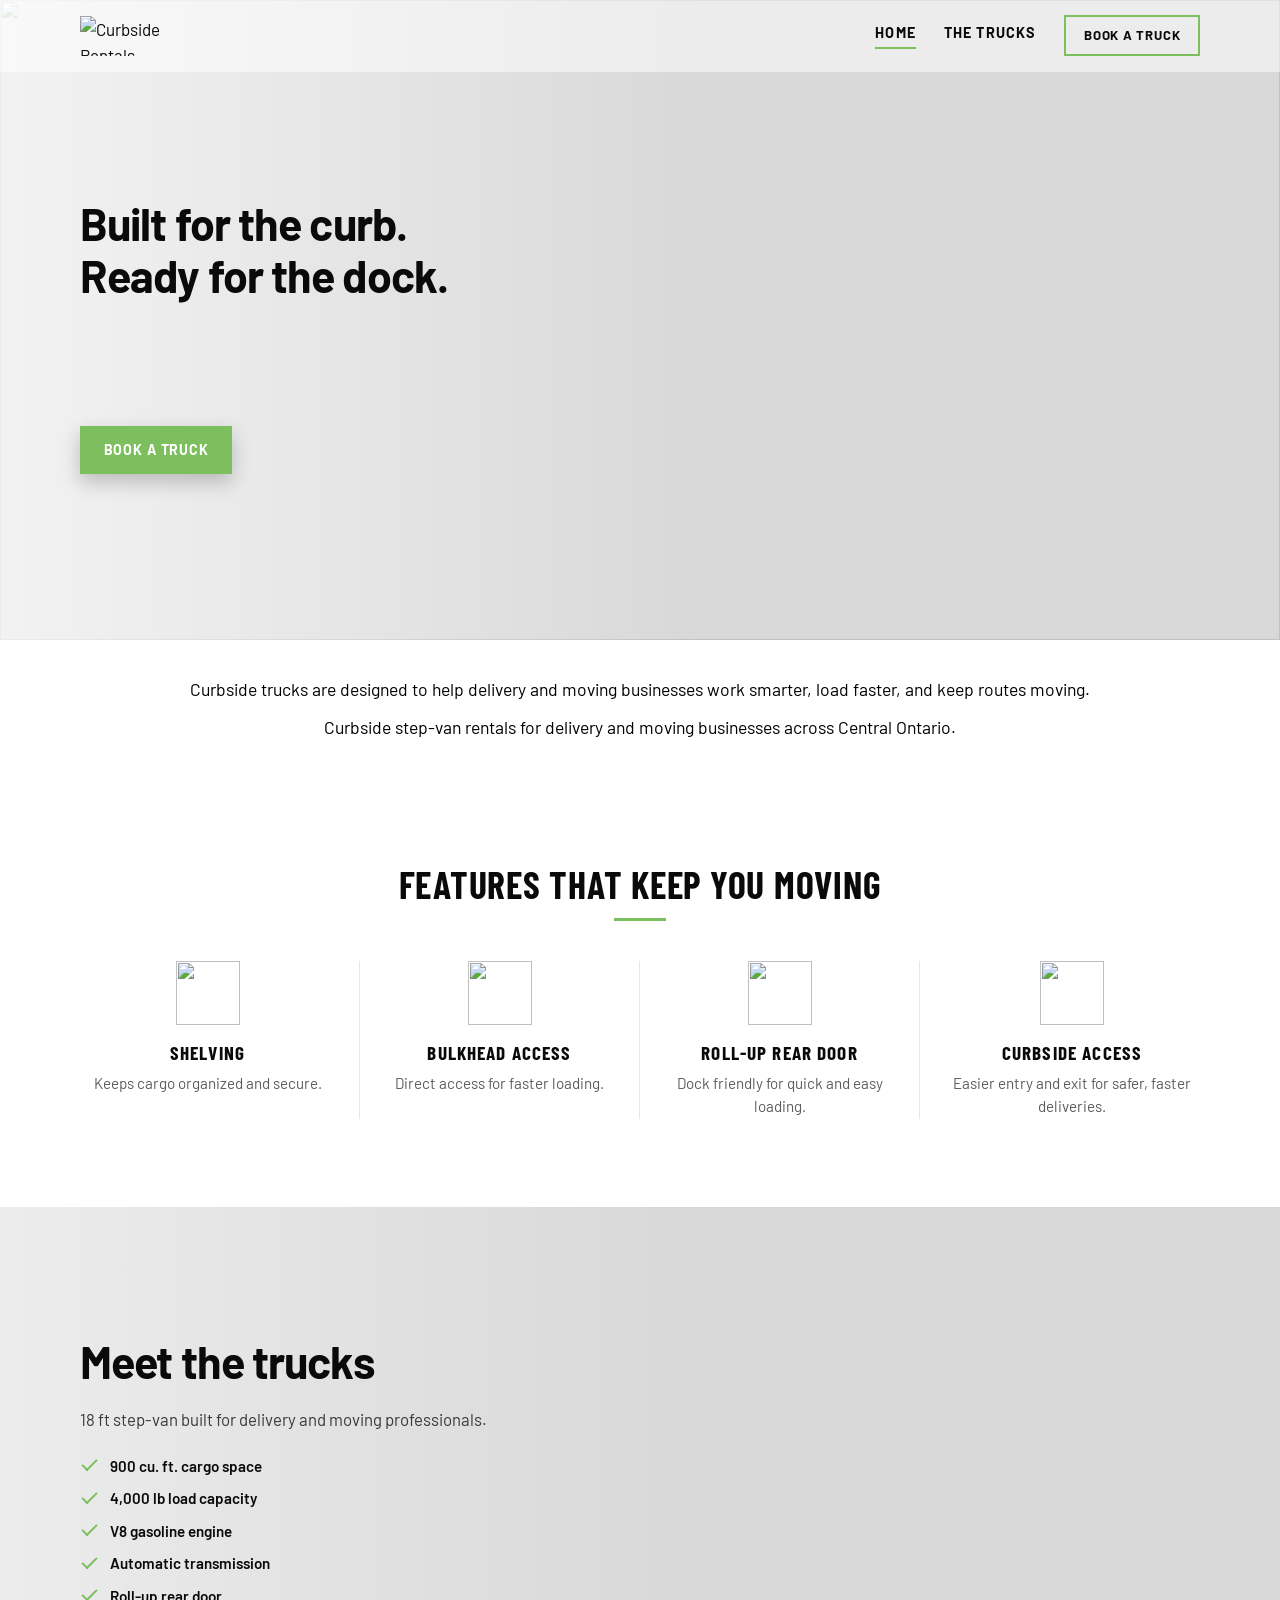
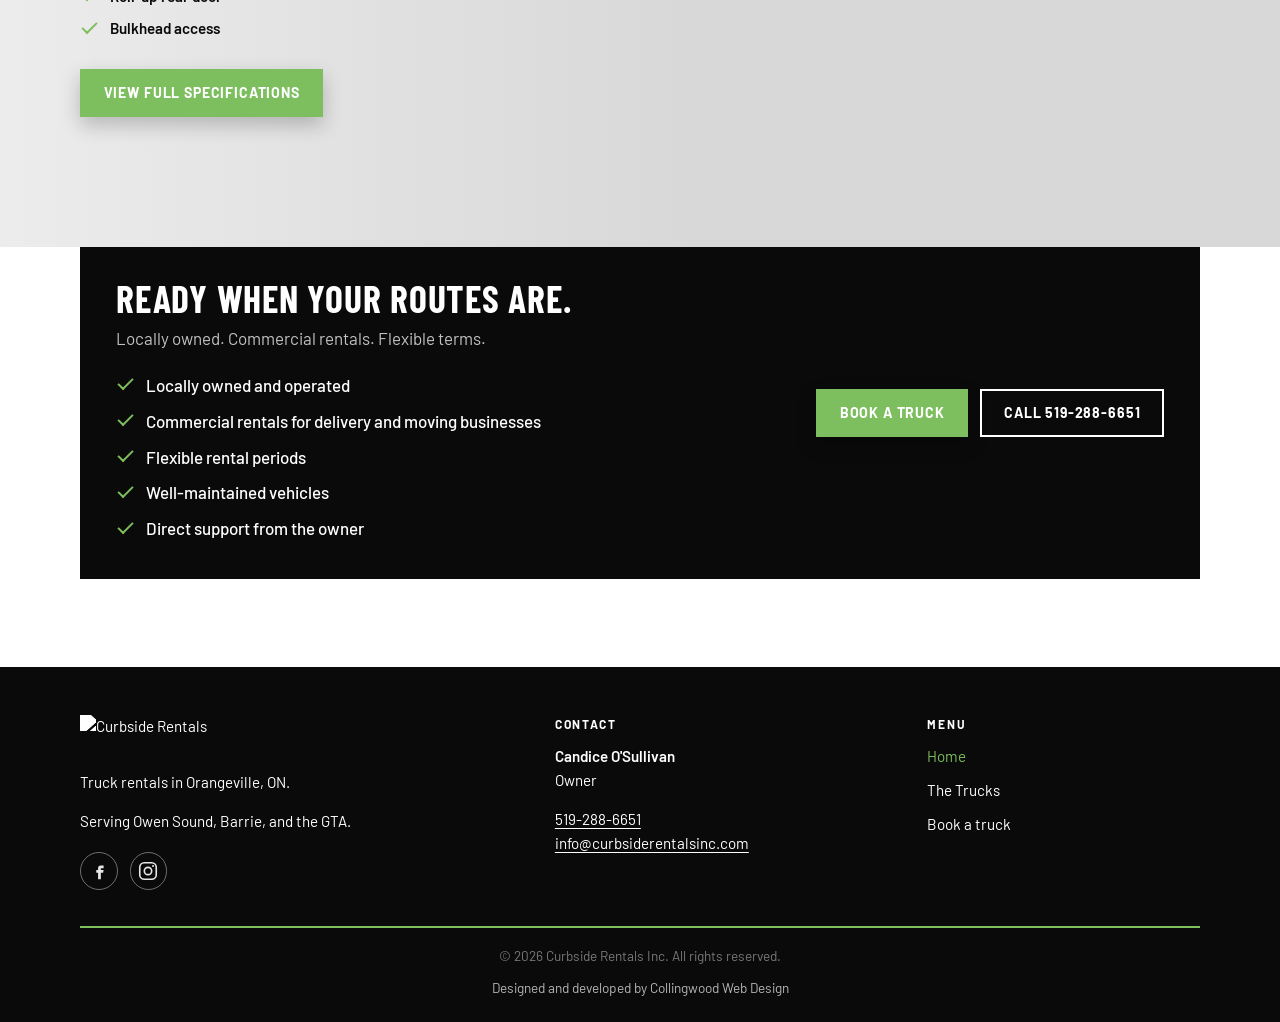
==== commit 6e468e93: "Add truck photo carousel on The Trucks page for client review. Co-authored-by: Cursor <cursoragent@c" ====
--- a/index.html
+++ b/index.html
@@ -8,7 +8,7 @@
   <link rel="preconnect" href="https://fonts.googleapis.com" />
   <link rel="preconnect" href="https://fonts.gstatic.com" crossorigin />
   <link href="https://fonts.googleapis.com/css2?family=Barlow:wght@400;500;600;700&family=Barlow+Condensed:wght@600;700&display=swap" rel="stylesheet" />
-  <link rel="stylesheet" href="styles.css?v=56" />
+  <link rel="stylesheet" href="styles.css?v=57" />
 </head>
 <body>
   <a class="skip-link" href="#main">Skip to content</a>
@@ -174,6 +174,6 @@
     </div>
   </footer>
 
-  <script src="script.js"></script>
+  <script src="script.js?v=3"></script>
 </body>
 </html>
--- a/styles.css
+++ b/styles.css
@@ -974,6 +974,91 @@
   object-position: center;
 }
 
+/* Truck photo carousel */
+.truck-carousel {
+  position: relative;
+}
+
+.carousel-viewport {
+  overflow: hidden;
+  background: var(--off-white);
+}
+
+.carousel-track {
+  list-style: none;
+  margin: 0;
+  padding: 0;
+  display: flex;
+  transition: transform 0.45s var(--ease);
+}
+
+.carousel-slide {
+  flex: 0 0 100%;
+  min-width: 100%;
+}
+
+.carousel-slide img {
+  display: block;
+  width: 100%;
+  height: min(460px, 56vw);
+  object-fit: cover;
+  object-position: center;
+}
+
+.carousel-arrow {
+  position: absolute;
+  top: 50%;
+  transform: translateY(-50%);
+  display: flex;
+  align-items: center;
+  justify-content: center;
+  width: 2.75rem;
+  height: 2.75rem;
+  padding: 0;
+  border: 0;
+  border-radius: 999px;
+  background: rgba(255, 255, 255, 0.9);
+  color: var(--black);
+  cursor: pointer;
+  box-shadow: 0 4px 14px rgba(0, 0, 0, 0.18);
+  transition: background 0.2s var(--ease), color 0.2s var(--ease);
+}
+
+.carousel-arrow:hover {
+  background: var(--blue);
+  color: var(--white);
+}
+
+.carousel-prev {
+  left: 0.85rem;
+}
+
+.carousel-next {
+  right: 0.85rem;
+}
+
+.carousel-dots {
+  display: flex;
+  justify-content: center;
+  gap: 0.5rem;
+  margin-top: 0.85rem;
+}
+
+.carousel-dot {
+  width: 0.65rem;
+  height: 0.65rem;
+  padding: 0;
+  border: 1.5px solid var(--blue);
+  border-radius: 999px;
+  background: transparent;
+  cursor: pointer;
+  transition: background 0.2s var(--ease);
+}
+
+.carousel-dot[aria-current="true"] {
+  background: var(--blue);
+}
+
 .specs-layout {
   display: grid;
   grid-template-columns: minmax(0, 1fr) minmax(0, 1.1fr);
@@ -1355,6 +1440,15 @@
   .truck-hero-media img {
     height: auto;
     max-height: min(360px, 78vw);
+  }
+
+  .carousel-slide img {
+    height: min(360px, 72vw);
+  }
+
+  .carousel-arrow {
+    width: 2.4rem;
+    height: 2.4rem;
   }
 
   /* Stacked hero: image + headline overlay, copy below */
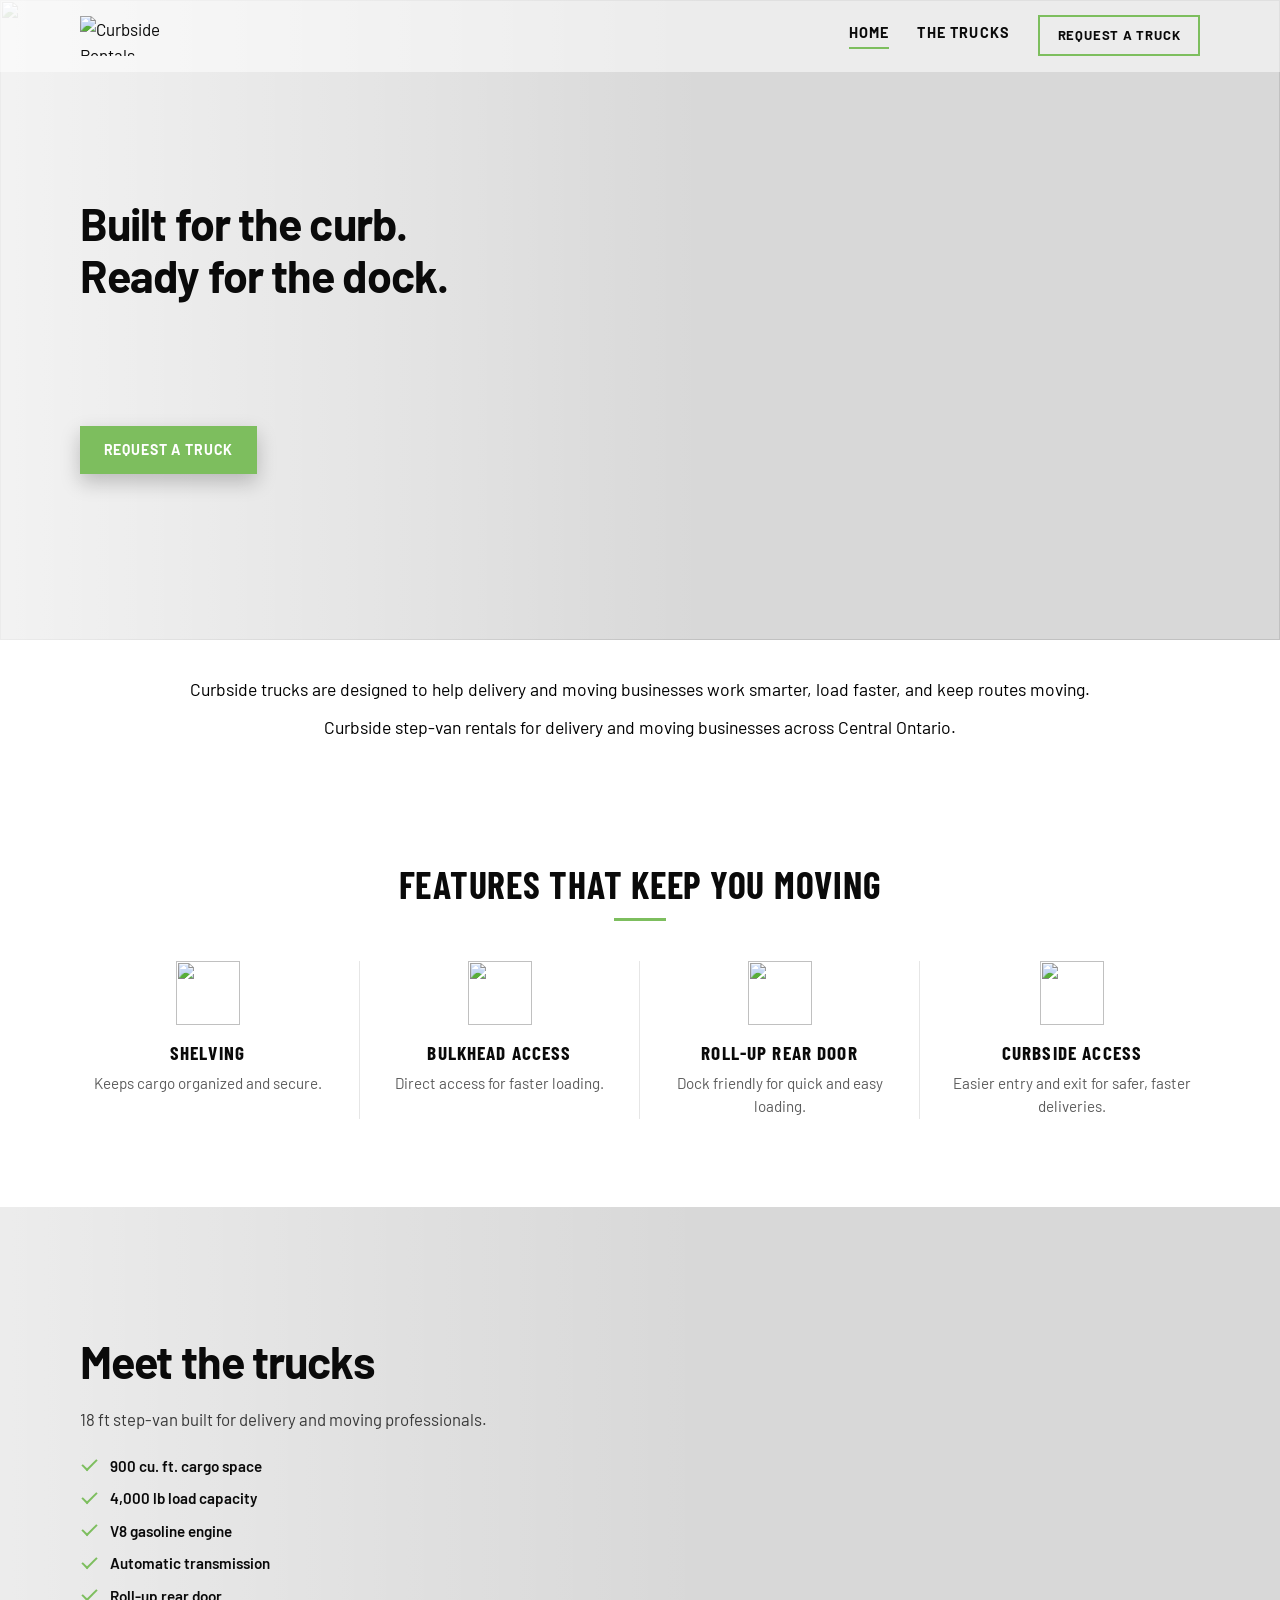
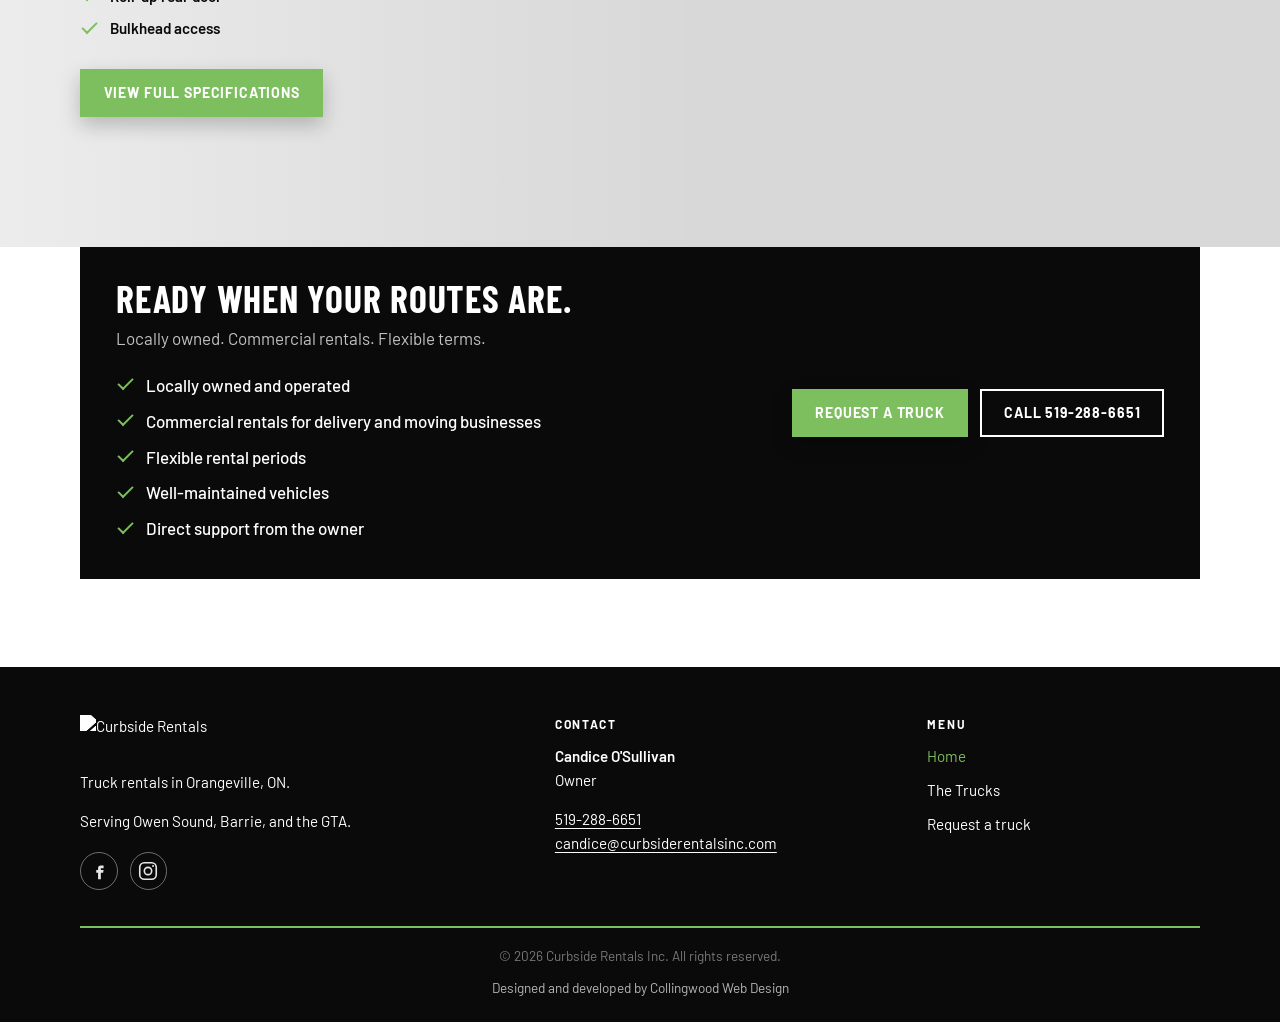
==== commit 1535d3c6: "Replace Booqable booking with Request a Truck page, rental details, and truck photo updates. Co-auth" ====
--- a/index.html
+++ b/index.html
@@ -8,7 +8,7 @@
   <link rel="preconnect" href="https://fonts.googleapis.com" />
   <link rel="preconnect" href="https://fonts.gstatic.com" crossorigin />
   <link href="https://fonts.googleapis.com/css2?family=Barlow:wght@400;500;600;700&family=Barlow+Condensed:wght@600;700&display=swap" rel="stylesheet" />
-  <link rel="stylesheet" href="styles.css?v=57" />
+  <link rel="stylesheet" href="styles.css?v=70" />
 </head>
 <body>
   <a class="skip-link" href="#main">Skip to content</a>
@@ -24,7 +24,7 @@
       <nav id="site-nav" class="site-nav" aria-label="Primary">
         <a href="index.html" aria-current="page">Home</a>
         <a href="the-trucks.html">The Trucks</a>
-        <a class="btn btn-primary nav-book" href="booking.html">Book a truck</a>
+        <a class="btn btn-primary nav-book" href="request-a-truck.html">Request a truck</a>
       </nav>
     </div>
   </header>
@@ -41,7 +41,7 @@
           <span class="hero-line">Ready for the dock.</span>
         </h1>
         <p class="lede hero-lede-reserve">Curbside trucks are designed to help delivery and moving businesses work smarter, load faster, and keep routes moving.</p>
-        <a class="btn btn-primary" href="booking.html">Book a truck</a>
+        <a class="btn btn-primary" href="request-a-truck.html">Request a truck</a>
       </div>
     </section>
 
@@ -125,7 +125,7 @@
           </ul>
         </div>
         <div class="cta-actions">
-          <a class="btn btn-primary" href="booking.html">Book a truck</a>
+          <a class="btn btn-primary" href="request-a-truck.html">Request a truck</a>
           <a class="btn btn-outline-light" href="tel:+15192886651">Call 519-288-6651</a>
         </div>
       </div>
@@ -154,7 +154,7 @@
         <p class="footer-owner"><strong>Candice O'Sullivan</strong><br />Owner</p>
         <p>
           <a href="tel:+15192886651">519-288-6651</a><br />
-          <a href="mailto:info@curbsiderentalsinc.com">info@curbsiderentalsinc.com</a>
+          <a href="mailto:candice@curbsiderentalsinc.com">candice@curbsiderentalsinc.com</a>
         </p>
       </div>
       <div>
@@ -162,7 +162,7 @@
         <nav class="footer-menu" aria-label="Footer">
           <a href="index.html" aria-current="page">Home</a>
           <a href="the-trucks.html">The Trucks</a>
-          <a href="booking.html">Book a truck</a>
+          <a href="request-a-truck.html">Request a truck</a>
         </nav>
       </div>
     </div>
--- a/styles.css
+++ b/styles.css
@@ -864,6 +864,17 @@
   color: var(--black);
 }
 
+.section-cta-full {
+  padding-top: clamp(3.5rem, 8vw, 5.5rem);
+  background: var(--off-white);
+}
+
+.section-cta-full .cta-band-light {
+  background: transparent;
+  padding-left: 0;
+  padding-right: 0;
+}
+
 .cta-band-light h2 {
   color: var(--black);
 }
@@ -1063,7 +1074,7 @@
   display: grid;
   grid-template-columns: minmax(0, 1fr) minmax(0, 1.1fr);
   gap: clamp(2rem, 5vw, 3.5rem);
-  align-items: start;
+  align-items: stretch;
 }
 
 .spec-table {
@@ -1092,13 +1103,49 @@
   color: var(--gray);
 }
 
+.specs-feature {
+  display: flex;
+  flex-direction: column;
+}
+
+.specs-media {
+  margin: 0 0 0.85rem;
+  overflow: hidden;
+  background: #ececec;
+  flex: 1 1 auto;
+}
+
+.specs-media img {
+  display: block;
+  width: 100%;
+  height: 100%;
+  min-height: 28rem;
+  object-fit: cover;
+  object-position: center;
+}
+
+.specs-feature h3 {
+  margin-bottom: 0.35rem;
+}
+
+.specs-feature p {
+  margin: 0;
+}
+
 .specs-features {
   display: grid;
-  gap: 1.5rem;
-}
-
-.spec-card figure {
-  margin: 0 0 0.85rem;
+  gap: 1.15rem;
+  margin-top: clamp(2rem, 4vw, 3rem);
+}
+
+.spec-pair {
+  display: grid;
+  grid-template-columns: 1fr 1fr;
+  gap: clamp(1.25rem, 3vw, 2rem);
+}
+
+.spec-card {
+  margin: 0;
   overflow: hidden;
   background: #ececec;
 }
@@ -1110,11 +1157,17 @@
   object-position: center;
 }
 
-.spec-card h3 {
+.spec-pair-copy {
+  text-align: center;
+  max-width: 36rem;
+  margin-inline: auto;
+}
+
+.spec-pair-copy h3 {
   margin-bottom: 0.35rem;
 }
 
-.spec-card p {
+.spec-pair-copy p {
   margin: 0;
 }
 
@@ -1208,7 +1261,10 @@
 /* Inner pages */
 .page-hero {
   padding: calc(var(--header-h) + 2.5rem) 0 2rem;
-  border-bottom: 1px solid var(--line);
+}
+
+.page-hero h1 {
+  max-width: none;
 }
 
 .brand-lockup {
@@ -1219,7 +1275,7 @@
 }
 
 .page-hero .lede {
-  max-width: 38rem;
+  max-width: none;
   font-size: 1.125rem;
 }
 
@@ -1243,34 +1299,167 @@
 }
 
 .booking-panel {
+  max-width: 56rem;
+}
+
+.booking-section {
+  padding-top: 0;
+}
+
+.booking-truck {
+  display: grid;
+  grid-template-columns: minmax(0, 1.05fr) minmax(0, 1fr);
+  gap: clamp(1.5rem, 4vw, 2.75rem);
+  align-items: center;
+}
+
+.booking-truck-media {
+  margin: 0;
+  overflow: hidden;
+  background: var(--off-white);
+}
+
+.booking-truck-media img {
+  width: 100%;
+  height: min(420px, 58vw);
+  object-fit: cover;
+  object-position: center;
+}
+
+.booking-truck-copy .eyebrow {
+  margin: 0 0 0.5rem;
+  font-size: 0.82rem;
+  font-weight: 700;
+  letter-spacing: 0.12em;
+  text-transform: uppercase;
+  color: var(--blue);
+}
+
+.booking-truck-copy h2 {
+  margin: 0 0 0.85rem;
+  font-family: var(--font);
+  font-size: clamp(1.65rem, 3vw, 2.25rem);
+  font-weight: 700;
+  letter-spacing: -0.02em;
+  line-height: 1.15;
+  text-transform: none;
+  max-width: none;
+}
+
+.booking-truck-copy .lede {
+  margin: 0 0 1.15rem;
+  max-width: 28rem;
+  color: var(--black);
+}
+
+.booking-rate {
+  margin: 0 0 1.25rem;
+  display: flex;
+  align-items: baseline;
+  gap: 0.35rem;
+}
+
+.booking-rate-amount {
+  font-family: var(--font-display);
+  font-size: clamp(2rem, 4vw, 2.75rem);
+  font-weight: 700;
+  line-height: 1;
+  color: var(--black);
+}
+
+.booking-rate-unit {
+  font-size: 1.05rem;
+  font-weight: 600;
+  color: var(--gray);
+}
+
+.rate-grid {
+  list-style: none;
+  margin: 0 0 1.25rem;
+  padding: 0;
+  display: grid;
+  grid-template-columns: repeat(4, minmax(0, 1fr));
+  gap: 1px;
+  background: var(--line);
+  border: 1px solid var(--line);
+}
+
+.rate-grid li {
+  background: var(--white);
+  padding: 1.35rem 1.15rem 1.2rem;
+  text-align: center;
+}
+
+.rate-label {
+  margin: 0 0 0.45rem;
+  font-size: 0.78rem;
+  font-weight: 700;
+  letter-spacing: 0.1em;
+  text-transform: uppercase;
+  color: var(--blue);
+}
+
+.rate-value {
+  margin: 0;
+  font-family: var(--font-display);
+  font-size: clamp(1.85rem, 3vw, 2.45rem);
+  font-weight: 700;
+  line-height: 1;
+  color: var(--black);
+}
+
+.rate-unit {
+  margin: 0.4rem 0 0;
+  font-size: 0.92rem;
+  font-weight: 600;
+  color: var(--gray);
+}
+
+.rate-note {
+  margin: 0 0 1.75rem;
+  max-width: 46rem;
+}
+
+.delivery-band {
+  display: grid;
+  grid-template-columns: minmax(10rem, 16rem) minmax(0, 1fr);
+  gap: clamp(1.25rem, 3vw, 2.25rem);
+  align-items: center;
+  padding: 1.5rem 1.75rem;
+  background: var(--white);
+  border: 1px solid var(--line);
+}
+
+.delivery-price {
+  text-align: center;
+}
+
+.delivery-copy p {
+  margin: 0 0 0.65rem;
   max-width: 40rem;
 }
 
-.booking-placeholder {
-  padding: 2rem;
-  border: 1px solid var(--line);
-  background: var(--off-white);
-}
-
-.booking-placeholder h2 {
-  text-align: left;
-  max-width: none;
+.delivery-copy p:last-child {
+  margin-bottom: 0;
+}
+
+.rental-checks {
+  columns: 2;
+  column-gap: clamp(2rem, 5vw, 4rem);
+  max-width: 52rem;
+  margin: 0 auto;
+}
+
+.rental-note {
+  margin-top: 1.15rem;
+  font-size: 0.95rem;
 }
 
 .booking-contacts {
   display: flex;
   flex-wrap: wrap;
   gap: 0.75rem;
-  margin-top: 1.5rem;
-}
-
-.booking-placeholder iframe {
-  display: block;
-  width: 100%;
-  min-height: 640px;
-  margin-top: 1.5rem;
-  border: 1px solid var(--line);
-  background: var(--white);
+  margin-top: 1.15rem;
 }
 
 /* Footer */
@@ -1429,8 +1618,27 @@
 
   .truck-hero-inner,
   .specs-layout,
-  .faq-grid {
+  .faq-grid,
+  .booking-truck {
     grid-template-columns: 1fr;
+  }
+
+  .rate-grid {
+    grid-template-columns: 1fr 1fr;
+  }
+
+  .delivery-band {
+    grid-template-columns: 1fr;
+    text-align: center;
+  }
+
+  .delivery-copy p {
+    margin-inline: auto;
+  }
+
+  .specs-media img {
+    min-height: 18rem;
+    height: min(28rem, 70vw);
   }
 
   .perfect-grid {
@@ -1637,6 +1845,23 @@
     --shell: min(1120px, calc(100% - 1.5rem));
   }
 
+  .page-hero h1 {
+    font-size: clamp(2rem, 9vw, 2.75rem);
+  }
+
+  .spec-pair {
+    grid-template-columns: 1fr;
+  }
+
+  .rental-checks {
+    columns: 1;
+    max-width: 26rem;
+  }
+
+  .page-hero .lede {
+    white-space: normal;
+  }
+
   .nav-toggle {
     display: block;
   }
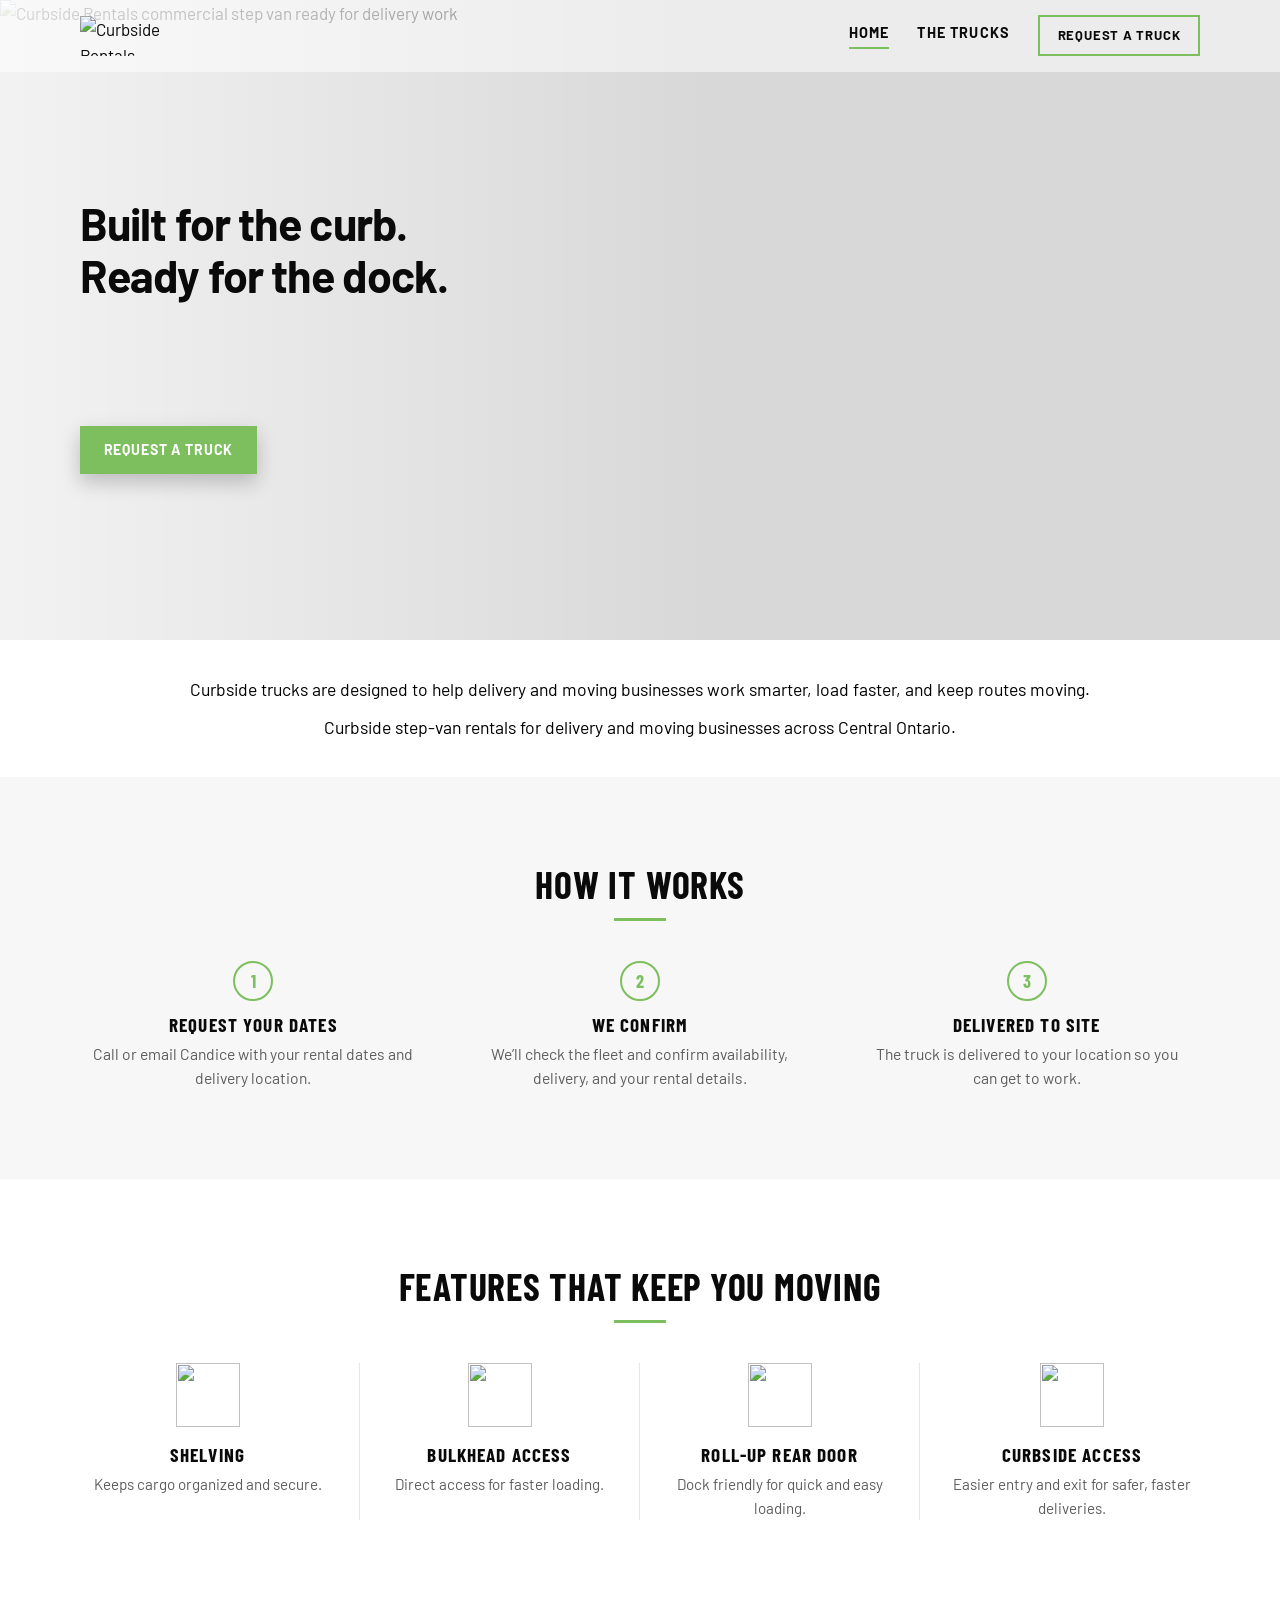
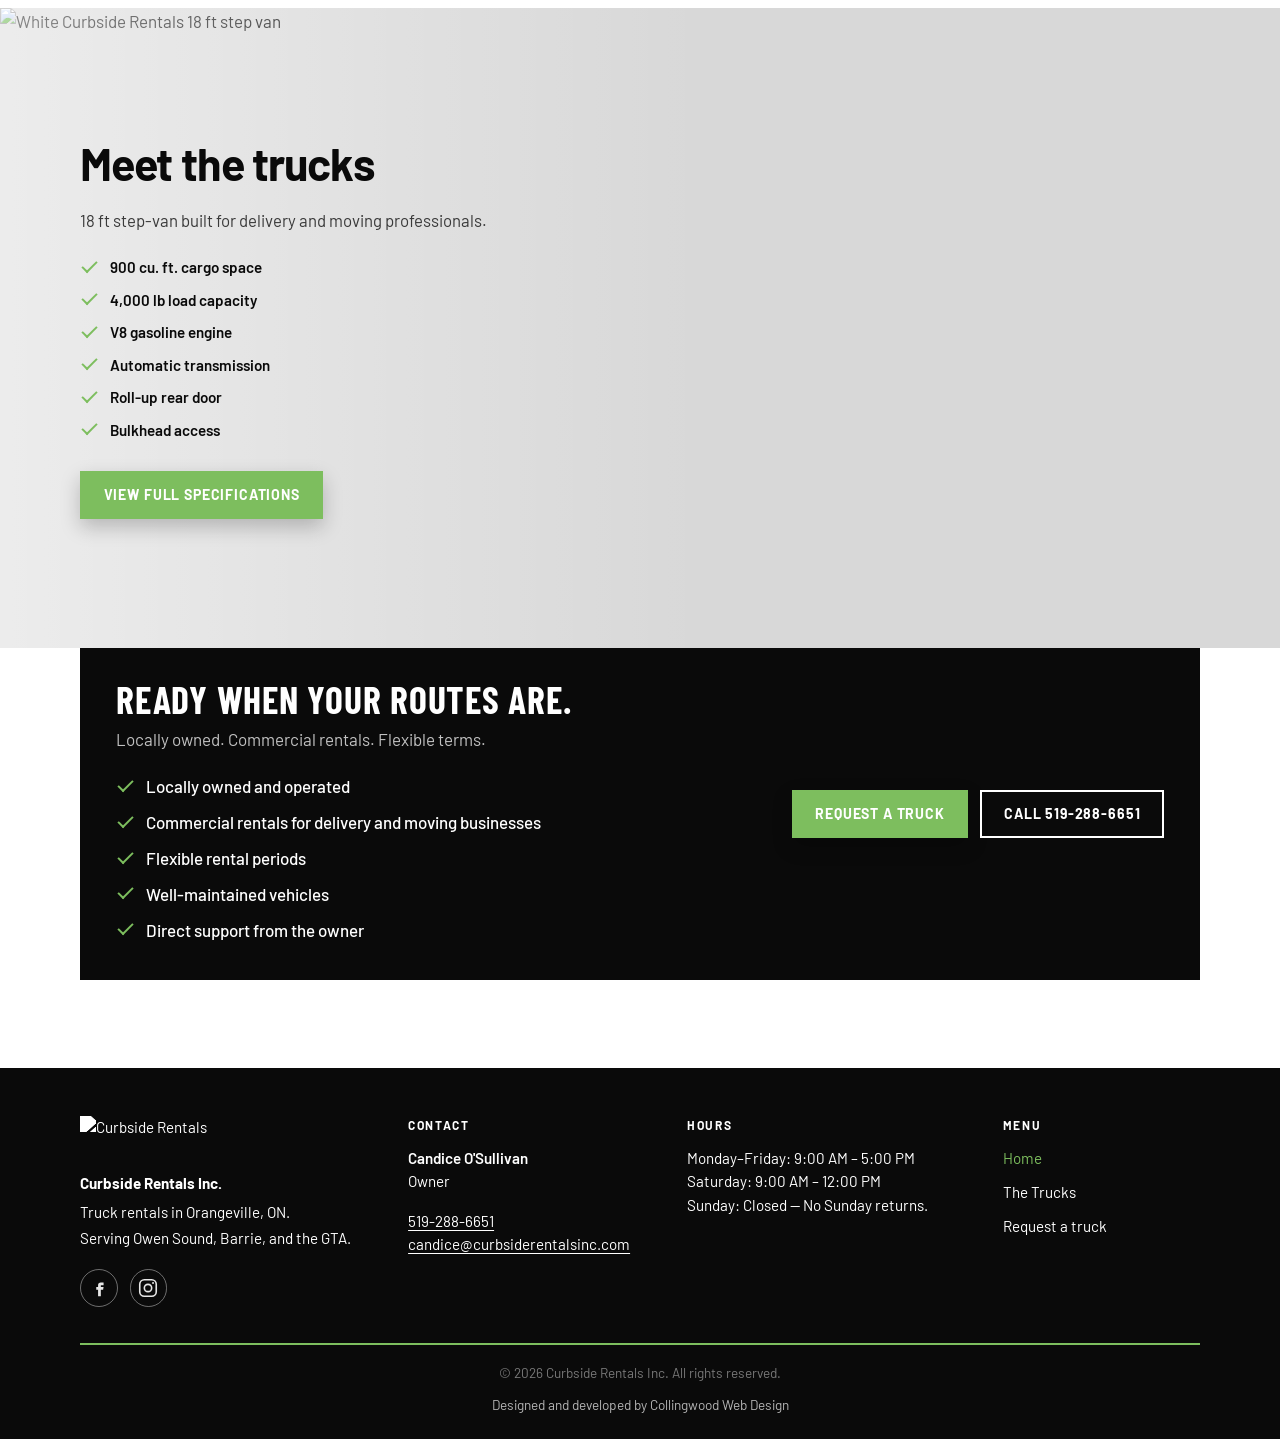
==== commit fba62087: "Add how-it-works, rental SEO, hours, and Orangeville-only delivery copy. Co-authored-by: Cursor <cur" ====
--- a/index.html
+++ b/index.html
@@ -3,12 +3,103 @@
 <head>
   <meta charset="UTF-8" />
   <meta name="viewport" content="width=device-width, initial-scale=1.0" />
-  <title>Curbside Rentals | Truck Rentals in Orangeville, ON</title>
-  <meta name="description" content="Curbside Rentals rents curbside trucks in Orangeville, ON for delivery and moving businesses. Serving Owen Sound, Barrie, and the GTA." />
+  <title>Step Van Rentals in Orangeville, ON | Curbside Rentals</title>
+  <meta name="description" content="Curbside Rentals rents 18 ft commercial step vans in Orangeville, ON for delivery and moving businesses. Serving Owen Sound, Barrie, and the GTA." />
+  <meta name="robots" content="index, follow" />
+  <link rel="canonical" href="https://www.curbsiderentalsinc.com/" />
+  <link rel="icon" href="assets/logo/favicon.svg" type="image/svg+xml" />
+  <link rel="manifest" href="site.webmanifest" />
+  <meta name="theme-color" content="#7dbe5e" />
+  <meta property="og:type" content="website" />
+  <meta property="og:site_name" content="Curbside Rentals" />
+  <meta property="og:locale" content="en_CA" />
+  <meta property="og:title" content="Step Van Rentals in Orangeville, ON | Curbside Rentals" />
+  <meta property="og:description" content="Commercial step-van rentals for delivery and moving businesses across Central Ontario. Call Candice to request a truck." />
+  <meta property="og:url" content="https://www.curbsiderentalsinc.com/" />
+  <meta property="og:image" content="https://www.curbsiderentalsinc.com/assets/images/trucks/truck-front-angle.jpg" />
+  <meta name="twitter:card" content="summary_large_image" />
+  <meta name="twitter:title" content="Step Van Rentals in Orangeville, ON | Curbside Rentals" />
+  <meta name="twitter:description" content="Commercial step-van rentals for delivery and moving businesses across Central Ontario." />
+  <meta name="twitter:image" content="https://www.curbsiderentalsinc.com/assets/images/trucks/truck-front-angle.jpg" />
+  <link rel="preload" as="image" href="assets/images/hero-home-5.jpg" fetchpriority="high" />
   <link rel="preconnect" href="https://fonts.googleapis.com" />
   <link rel="preconnect" href="https://fonts.gstatic.com" crossorigin />
   <link href="https://fonts.googleapis.com/css2?family=Barlow:wght@400;500;600;700&family=Barlow+Condensed:wght@600;700&display=swap" rel="stylesheet" />
-  <link rel="stylesheet" href="styles.css?v=70" />
+  <link rel="stylesheet" href="styles.css?v=74" />
+  <script type="application/ld+json">
+  {
+    "@context": "https://schema.org",
+    "@graph": [
+      {
+        "@type": "AutoRental",
+        "@id": "https://www.curbsiderentalsinc.com/#business",
+        "name": "Curbside Rentals",
+        "legalName": "Curbside Rentals Inc.",
+        "url": "https://www.curbsiderentalsinc.com/",
+        "telephone": "+1-519-288-6651",
+        "email": "candice@curbsiderentalsinc.com",
+        "image": "https://www.curbsiderentalsinc.com/assets/images/trucks/truck-front-angle.jpg",
+        "logo": "https://www.curbsiderentalsinc.com/assets/logo/Curbside-Rentals-logo.svg",
+        "priceRange": "$150/day",
+        "openingHoursSpecification": [
+          {
+            "@type": "OpeningHoursSpecification",
+            "dayOfWeek": ["Monday", "Tuesday", "Wednesday", "Thursday", "Friday"],
+            "opens": "09:00",
+            "closes": "17:00"
+          },
+          {
+            "@type": "OpeningHoursSpecification",
+            "dayOfWeek": "Saturday",
+            "opens": "09:00",
+            "closes": "12:00"
+          }
+        ],
+        "address": {
+          "@type": "PostalAddress",
+          "addressLocality": "Orangeville",
+          "addressRegion": "ON",
+          "addressCountry": "CA"
+        },
+        "areaServed": [
+          { "@type": "City", "name": "Orangeville" },
+          { "@type": "City", "name": "Owen Sound" },
+          { "@type": "City", "name": "Barrie" },
+          { "@type": "AdministrativeArea", "name": "Greater Toronto Area" },
+          { "@type": "AdministrativeArea", "name": "Central Ontario" }
+        ],
+        "founder": {
+          "@type": "Person",
+          "name": "Candice O'Sullivan",
+          "jobTitle": "Owner"
+        },
+        "contactPoint": {
+          "@type": "ContactPoint",
+          "telephone": "+1-519-288-6651",
+          "email": "candice@curbsiderentalsinc.com",
+          "contactType": "customer service",
+          "areaServed": "CA-ON",
+          "availableLanguage": "English"
+        }
+      },
+      {
+        "@type": "WebSite",
+        "@id": "https://www.curbsiderentalsinc.com/#website",
+        "url": "https://www.curbsiderentalsinc.com/",
+        "name": "Curbside Rentals",
+        "publisher": { "@id": "https://www.curbsiderentalsinc.com/#business" }
+      },
+      {
+        "@type": "WebPage",
+        "@id": "https://www.curbsiderentalsinc.com/#webpage",
+        "url": "https://www.curbsiderentalsinc.com/",
+        "name": "Step Van Rentals in Orangeville, ON | Curbside Rentals",
+        "isPartOf": { "@id": "https://www.curbsiderentalsinc.com/#website" },
+        "about": { "@id": "https://www.curbsiderentalsinc.com/#business" }
+      }
+    ]
+  }
+  </script>
 </head>
 <body>
   <a class="skip-link" href="#main">Skip to content</a>
@@ -31,8 +122,8 @@
 
   <main id="main">
     <section class="hero" aria-label="Introduction">
-      <div class="hero-media" aria-hidden="true">
-        <img src="assets/images/hero-home-5.jpg" alt="" width="1920" height="1080" />
+      <div class="hero-media">
+        <img src="assets/images/hero-home-5.jpg" alt="Curbside Rentals commercial step van ready for delivery work" width="1920" height="1080" fetchpriority="high" decoding="async" />
       </div>
       <div class="hero-veil" aria-hidden="true"></div>
       <div class="shell hero-content">
@@ -52,6 +143,29 @@
       </div>
     </div>
 
+    <section class="section section-alt" id="how-it-works">
+      <div class="shell">
+        <h2 class="section-title">How it works</h2>
+        <ol class="how-grid">
+          <li>
+            <span class="how-step" aria-hidden="true">1</span>
+            <h3>Request your dates</h3>
+            <p>Call or email Candice with your rental dates and delivery location.</p>
+          </li>
+          <li>
+            <span class="how-step" aria-hidden="true">2</span>
+            <h3>We confirm</h3>
+            <p>We’ll check the fleet and confirm availability, delivery, and your rental details.</p>
+          </li>
+          <li>
+            <span class="how-step" aria-hidden="true">3</span>
+            <h3>Delivered to site</h3>
+            <p>The truck is delivered to your location so you can get to work.</p>
+          </li>
+        </ol>
+      </div>
+    </section>
+
     <section class="section" id="features">
       <div class="shell">
         <h2 class="section-title">Features that keep you moving</h2>
@@ -89,10 +203,10 @@
     </section>
 
     <section class="meet-hero" id="meet-the-trucks" aria-label="Meet the trucks">
-      <div class="meet-hero-media" aria-hidden="true">
+      <div class="meet-hero-media">
         <picture>
           <source media="(max-width: 900px)" srcset="assets/images/2--Curbside-rentals-meet-the-truck.-cell-tablet.jpg" />
-          <img src="assets/images/2--Curbside-rentals-meet-the-truck.jpg" alt="" width="1920" height="1080" loading="lazy" />
+          <img src="assets/images/2--Curbside-rentals-meet-the-truck.jpg" alt="White Curbside Rentals 18 ft step van" width="1920" height="1080" loading="lazy" decoding="async" />
         </picture>
       </div>
       <div class="meet-hero-veil" aria-hidden="true"></div>
@@ -138,6 +252,7 @@
         <a class="footer-brand" href="index.html">
           <img src="assets/logo/Curbside-Rentals-logo.svg" alt="Curbside Rentals" width="500" height="169" />
         </a>
+        <p class="footer-legal">Curbside Rentals Inc.</p>
         <p class="footer-tagline">Truck rentals in Orangeville, ON.</p>
         <p class="footer-serving">Serving Owen Sound, Barrie, and the GTA.</p>
         <div class="footer-social" aria-label="Social media">
@@ -151,10 +266,20 @@
       </div>
       <div>
         <p class="footer-label">Contact</p>
+        <address>
         <p class="footer-owner"><strong>Candice O'Sullivan</strong><br />Owner</p>
         <p>
           <a href="tel:+15192886651">519-288-6651</a><br />
           <a href="mailto:candice@curbsiderentalsinc.com">candice@curbsiderentalsinc.com</a>
+        </p>
+        </address>
+      </div>
+      <div>
+        <p class="footer-label">Hours</p>
+        <p class="footer-hours">
+          Monday–Friday: 9:00 AM – 5:00 PM<br />
+          Saturday: 9:00 AM – 12:00 PM<br />
+          Sunday: Closed — No Sunday returns.
         </p>
       </div>
       <div>
@@ -167,7 +292,7 @@
       </div>
     </div>
     <div class="shell footer-bottom">
-      <p>&copy; <span data-year></span> Curbside Rentals Inc. All rights reserved.</p>
+      <p>&copy; <span data-year>2026</span> Curbside Rentals Inc. All rights reserved.</p>
       <p class="footer-credit">
         <a href="https://www.collingwoodwebdesign.com/" target="_blank" rel="noopener noreferrer">Designed and developed by Collingwood Web Design</a>
       </p>
--- a/styles.css
+++ b/styles.css
@@ -43,6 +43,10 @@
   color: var(--black);
 }
 
+address {
+  font-style: normal;
+}
+
 h1,
 h2,
 h3,
@@ -112,6 +116,20 @@
   background: var(--black);
   color: var(--white);
   font-weight: 600;
+}
+
+:focus-visible {
+  outline: 2px solid var(--blue);
+  outline-offset: 3px;
+}
+
+.btn:focus-visible,
+.nav-toggle:focus-visible,
+.carousel-arrow:focus-visible,
+.carousel-dot:focus-visible,
+.faq-item summary:focus-visible {
+  outline: 2px solid var(--blue);
+  outline-offset: 3px;
 }
 
 /* Header — translucent white over hero, solid white after scroll */
@@ -652,6 +670,49 @@
   margin-bottom: 1.5rem !important;
 }
 
+/* How it works */
+.how-grid {
+  list-style: none;
+  margin: 0;
+  padding: 0;
+  display: grid;
+  grid-template-columns: repeat(3, minmax(0, 1fr));
+  gap: clamp(1.5rem, 4vw, 2.5rem);
+  counter-reset: none;
+}
+
+.how-grid li {
+  text-align: center;
+  display: flex;
+  flex-direction: column;
+  align-items: center;
+}
+
+.how-step {
+  display: flex;
+  align-items: center;
+  justify-content: center;
+  width: 2.5rem;
+  height: 2.5rem;
+  margin-bottom: 0.85rem;
+  border: 2px solid var(--blue);
+  border-radius: 999px;
+  font-family: var(--font-display);
+  font-size: 1.15rem;
+  font-weight: 700;
+  color: var(--blue);
+}
+
+.how-grid h3 {
+  margin-bottom: 0.45rem;
+}
+
+.how-grid p {
+  margin: 0;
+  max-width: 20rem;
+  font-size: 0.98rem;
+}
+
 /* Feature grid */
 .feature-grid {
   list-style: none;
@@ -1237,6 +1298,12 @@
   display: none;
 }
 
+.faq-item a {
+  color: var(--black);
+  font-weight: 600;
+  text-underline-offset: 0.2em;
+}
+
 .faq-item summary::after {
   content: "+";
   position: absolute;
@@ -1335,6 +1402,16 @@
   color: var(--blue);
 }
 
+.booking-truck-copy .eyebrow a {
+  color: inherit;
+  text-decoration: none;
+}
+
+.booking-truck-copy .eyebrow a:hover {
+  text-decoration: underline;
+  text-underline-offset: 0.2em;
+}
+
 .booking-truck-copy h2 {
   margin: 0 0 0.85rem;
   font-family: var(--font);
@@ -1472,7 +1549,7 @@
 
 .footer-grid {
   display: grid;
-  grid-template-columns: 1.3fr 1fr 0.8fr;
+  grid-template-columns: 1.2fr 1fr 1.15fr 0.8fr;
   gap: 2rem;
   padding-bottom: 2.25rem;
 }
@@ -1504,8 +1581,28 @@
 
 .footer-serving,
 .footer-owner,
+.footer-tagline,
+.footer-hours,
+.footer-legal {
+  color: var(--white) !important;
+}
+
+.footer-legal {
+  margin: 0 0 0.35rem;
+  font-weight: 700;
+}
+
 .footer-tagline {
-  color: var(--white) !important;
+  margin: 0 0 0.15rem;
+}
+
+.footer-serving {
+  margin: 0;
+}
+
+.footer-hours {
+  margin: 0;
+  line-height: 1.55;
 }
 
 .footer-social {
@@ -1643,6 +1740,12 @@
 
   .perfect-grid {
     grid-template-columns: repeat(3, 1fr);
+  }
+
+  .how-grid {
+    grid-template-columns: 1fr;
+    max-width: 26rem;
+    margin-inline: auto;
   }
 
   .truck-hero-media img {
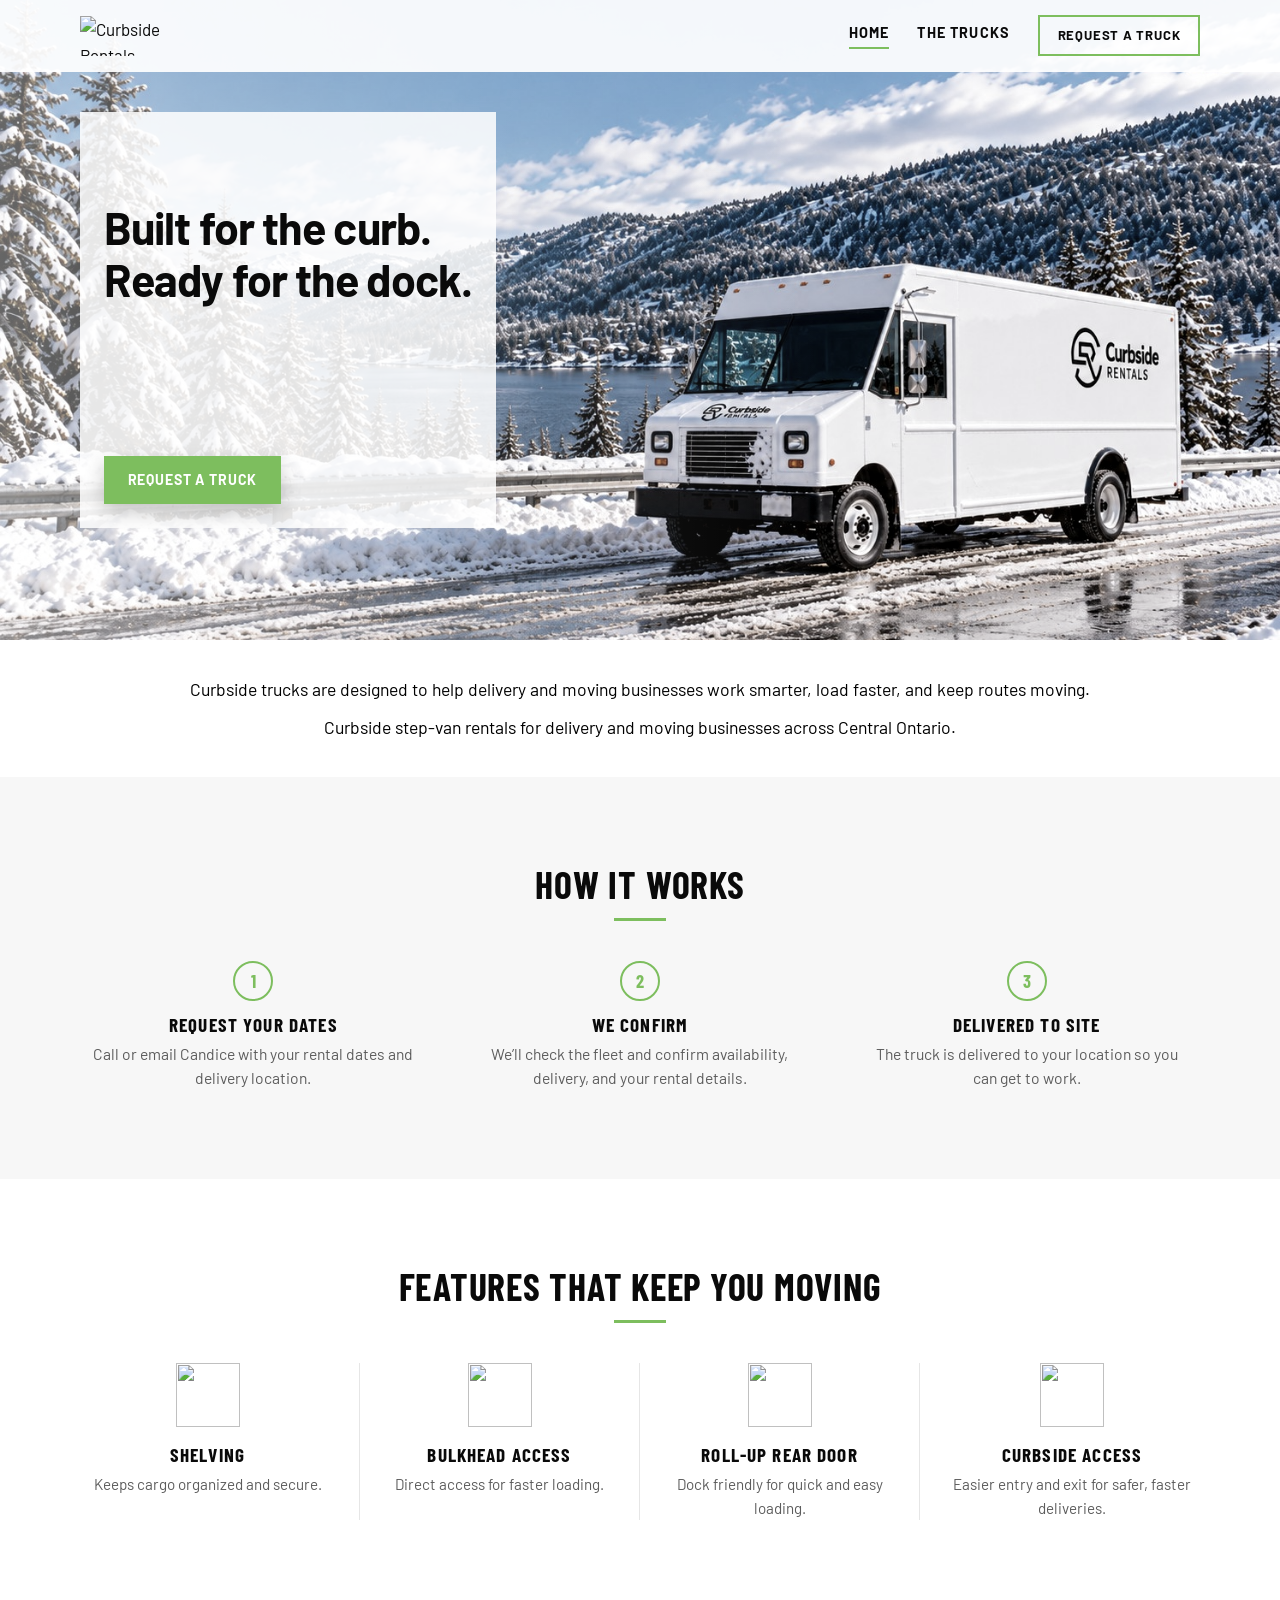
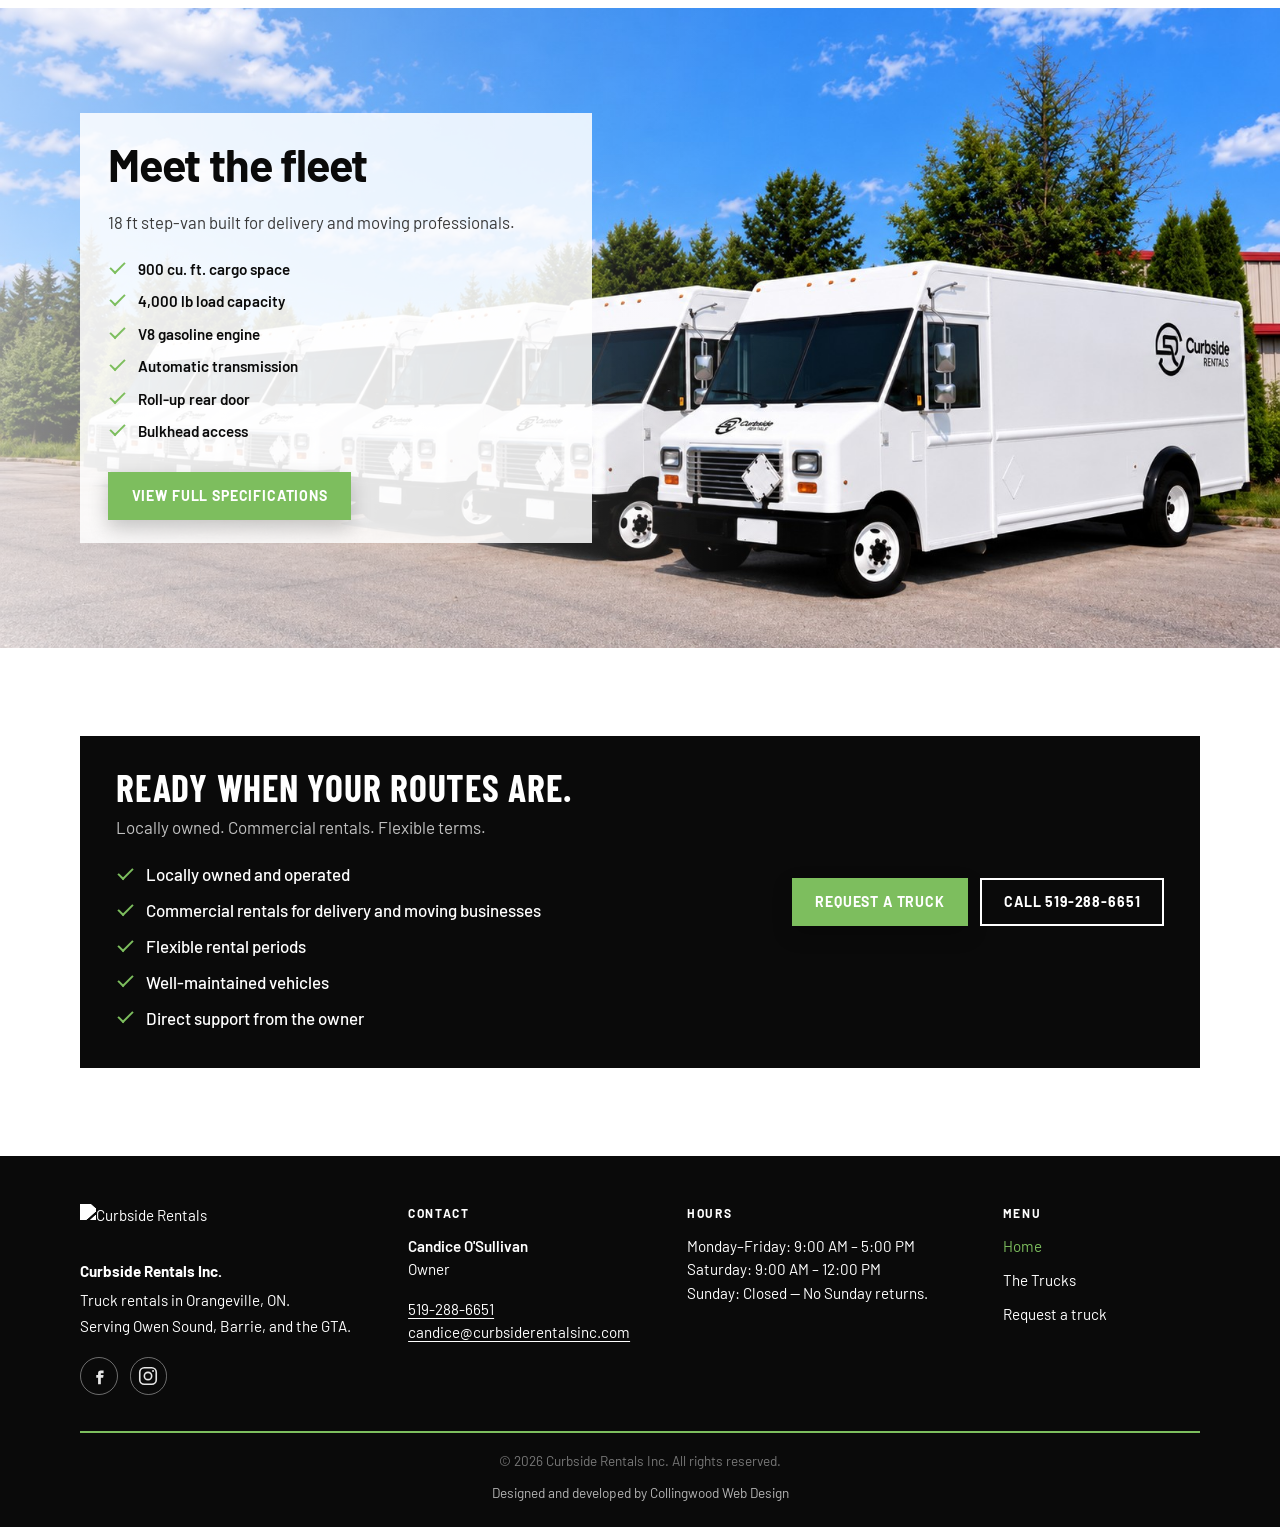
==== commit 93adfa10: "Update the homepage hero and Meet the fleet so the winter photos and headlines stay readable. Co-aut" ====
--- a/index.html
+++ b/index.html
@@ -21,11 +21,11 @@
   <meta name="twitter:title" content="Step Van Rentals in Orangeville, ON | Curbside Rentals" />
   <meta name="twitter:description" content="Commercial step-van rentals for delivery and moving businesses across Central Ontario." />
   <meta name="twitter:image" content="https://www.curbsiderentalsinc.com/assets/images/trucks/truck-front-angle.jpg" />
-  <link rel="preload" as="image" href="assets/images/hero-home-5.jpg" fetchpriority="high" />
+  <link rel="preload" as="image" href="assets/images/hero-home-5.jpg?v=2" fetchpriority="high" />
   <link rel="preconnect" href="https://fonts.googleapis.com" />
   <link rel="preconnect" href="https://fonts.gstatic.com" crossorigin />
   <link href="https://fonts.googleapis.com/css2?family=Barlow:wght@400;500;600;700&family=Barlow+Condensed:wght@600;700&display=swap" rel="stylesheet" />
-  <link rel="stylesheet" href="styles.css?v=74" />
+  <link rel="stylesheet" href="styles.css?v=85" />
   <script type="application/ld+json">
   {
     "@context": "https://schema.org",
@@ -123,7 +123,7 @@
   <main id="main">
     <section class="hero" aria-label="Introduction">
       <div class="hero-media">
-        <img src="assets/images/hero-home-5.jpg" alt="Curbside Rentals commercial step van ready for delivery work" width="1920" height="1080" fetchpriority="high" decoding="async" />
+        <img src="assets/images/hero-home-5.jpg?v=2" alt="Curbside Rentals step van on a snowy road beside a winter lake" width="1495" height="1052" fetchpriority="high" decoding="async" />
       </div>
       <div class="hero-veil" aria-hidden="true"></div>
       <div class="shell hero-content">
@@ -202,16 +202,13 @@
       </div>
     </section>
 
-    <section class="meet-hero" id="meet-the-trucks" aria-label="Meet the trucks">
+    <section class="meet-hero" id="meet-the-fleet" aria-label="Meet the fleet">
       <div class="meet-hero-media">
-        <picture>
-          <source media="(max-width: 900px)" srcset="assets/images/2--Curbside-rentals-meet-the-truck.-cell-tablet.jpg" />
-          <img src="assets/images/2--Curbside-rentals-meet-the-truck.jpg" alt="White Curbside Rentals 18 ft step van" width="1920" height="1080" loading="lazy" decoding="async" />
-        </picture>
+        <img src="assets/images/meet-the-fleet.jpg" alt="Line of white Curbside Rentals step vans parked together" width="1630" height="965" loading="lazy" decoding="async" />
       </div>
       <div class="meet-hero-veil" aria-hidden="true"></div>
       <div class="shell meet-hero-content">
-        <h2>Meet the trucks</h2>
+        <h2>Meet the fleet</h2>
         <p class="lede">18 ft step-van built for delivery and moving professionals.</p>
         <ul class="check-list check-list-dense meet-highlights">
           <li>900 cu. ft. cargo space</li>
--- a/styles.css
+++ b/styles.css
@@ -138,7 +138,7 @@
   inset: 0 0 auto;
   z-index: 50;
   height: var(--header-h);
-  background: rgba(255, 255, 255, 0.5);
+  background: rgba(255, 255, 255, 0.92);
   border-bottom: 1px solid transparent;
   transition: background 0.25s var(--ease), border-color 0.25s var(--ease), box-shadow 0.25s var(--ease);
 }
@@ -362,7 +362,7 @@
   width: 100%;
   height: 100%;
   object-fit: cover;
-  object-position: center bottom;
+  object-position: right center;
   filter: grayscale(0.55) contrast(1.02);
 }
 
@@ -372,9 +372,9 @@
   pointer-events: none;
   background: linear-gradient(
     90deg,
-    rgba(255, 255, 255, 0.68) 0%,
-    rgba(255, 255, 255, 0.32) 30%,
-    rgba(255, 255, 255, 0) 55%
+    rgba(255, 255, 255, 0.92) 0%,
+    rgba(255, 255, 255, 0.62) 34%,
+    rgba(255, 255, 255, 0) 62%
   );
 }
 
@@ -420,8 +420,35 @@
 }
 
 @media (min-width: 901px) {
+  .hero-content {
+    justify-self: start;
+    width: fit-content;
+    max-width: min(32rem, calc(100% - 2.5rem));
+    margin-left: max(1.25rem, calc((100% - var(--shell)) / 2));
+    margin-right: auto;
+    padding: calc(var(--header-h) + 1.15rem) 1.5rem 1.5rem;
+    background: rgba(255, 255, 255, 0.86);
+  }
+
+  .hero-content h1 {
+    font-size: clamp(1.7rem, 3.5vw, 3rem);
+    width: max-content;
+    max-width: 100%;
+  }
+
+  .hero-veil {
+    background: linear-gradient(
+      90deg,
+      rgba(255, 255, 255, 0.4) 0%,
+      rgba(255, 255, 255, 0.1) 40%,
+      rgba(255, 255, 255, 0) 64%
+    );
+  }
+
   .hero-content .hero-lede-reserve {
     visibility: hidden;
+    width: 16rem;
+    max-width: 100%;
   }
 
   .hero-lede-band {
@@ -571,7 +598,7 @@
   width: 100%;
   height: 100%;
   object-fit: cover;
-  object-position: center bottom;
+  object-position: right bottom;
 }
 
 .meet-hero-veil {
@@ -580,9 +607,9 @@
   pointer-events: none;
   background: linear-gradient(
     90deg,
-    rgba(255, 255, 255, 0.52) 0%,
-    rgba(255, 255, 255, 0.22) 30%,
-    rgba(255, 255, 255, 0) 55%
+    rgba(255, 255, 255, 0.55) 0%,
+    rgba(255, 255, 255, 0.18) 38%,
+    rgba(255, 255, 255, 0) 62%
   );
 }
 
@@ -668,6 +695,17 @@
   columns: 1 !important;
   max-width: 22rem !important;
   margin-bottom: 1.5rem !important;
+}
+
+@media (min-width: 901px) {
+  .meet-hero .meet-hero-content {
+    justify-self: start;
+    width: min(32rem, calc(100% - 3rem));
+    margin-left: max(1.25rem, calc((100% - var(--shell)) / 2));
+    margin-right: auto;
+    padding: 1.6rem 1.75rem 1.45rem;
+    background: rgba(255, 255, 255, 0.86);
+  }
 }
 
 /* How it works */
@@ -857,6 +895,10 @@
   padding-top: 0;
 }
 
+.meet-hero + .section-cta {
+  padding-top: clamp(3.5rem, 8vw, 5.5rem);
+}
+
 .cta-band {
   display: grid;
   grid-template-columns: 1fr auto;
@@ -1782,7 +1824,7 @@
 
   .hero-media img {
     object-fit: cover;
-    object-position: center bottom;
+    object-position: right center;
   }
 
   .hero-veil {
@@ -1796,9 +1838,9 @@
     pointer-events: none;
     background: linear-gradient(
       180deg,
-      rgba(255, 255, 255, 0.7) 0%,
-      rgba(255, 255, 255, 0.35) 28%,
-      transparent 55%
+      rgba(255, 255, 255, 0.9) 0%,
+      rgba(255, 255, 255, 0.55) 32%,
+      transparent 62%
     );
   }
 
@@ -1814,10 +1856,14 @@
   .hero-content h1 {
     position: absolute;
     left: 0;
-    right: 0;
+    right: auto;
+    width: fit-content;
+    max-width: calc(100% - 1.5rem);
     top: calc(-1 * clamp(280px, 48vw, 420px) + var(--header-h) + 0.85rem);
     bottom: auto;
     margin: 0;
+    padding: 0.55rem 0.8rem;
+    background: rgba(255, 255, 255, 0.86);
     font-size: clamp(1.55rem, 3.4vw, 2.35rem);
     color: var(--black);
   }
@@ -1881,7 +1927,7 @@
 
   .meet-hero-media img {
     object-fit: cover;
-    object-position: center bottom;
+    object-position: center center;
   }
 
   .meet-hero-veil {
@@ -1895,9 +1941,9 @@
     pointer-events: none;
     background: linear-gradient(
       180deg,
-      rgba(255, 255, 255, 0.55) 0%,
-      rgba(255, 255, 255, 0.28) 28%,
-      transparent 55%
+      rgba(255, 255, 255, 0.92) 0%,
+      rgba(255, 255, 255, 0.55) 36%,
+      transparent 68%
     );
   }
 
